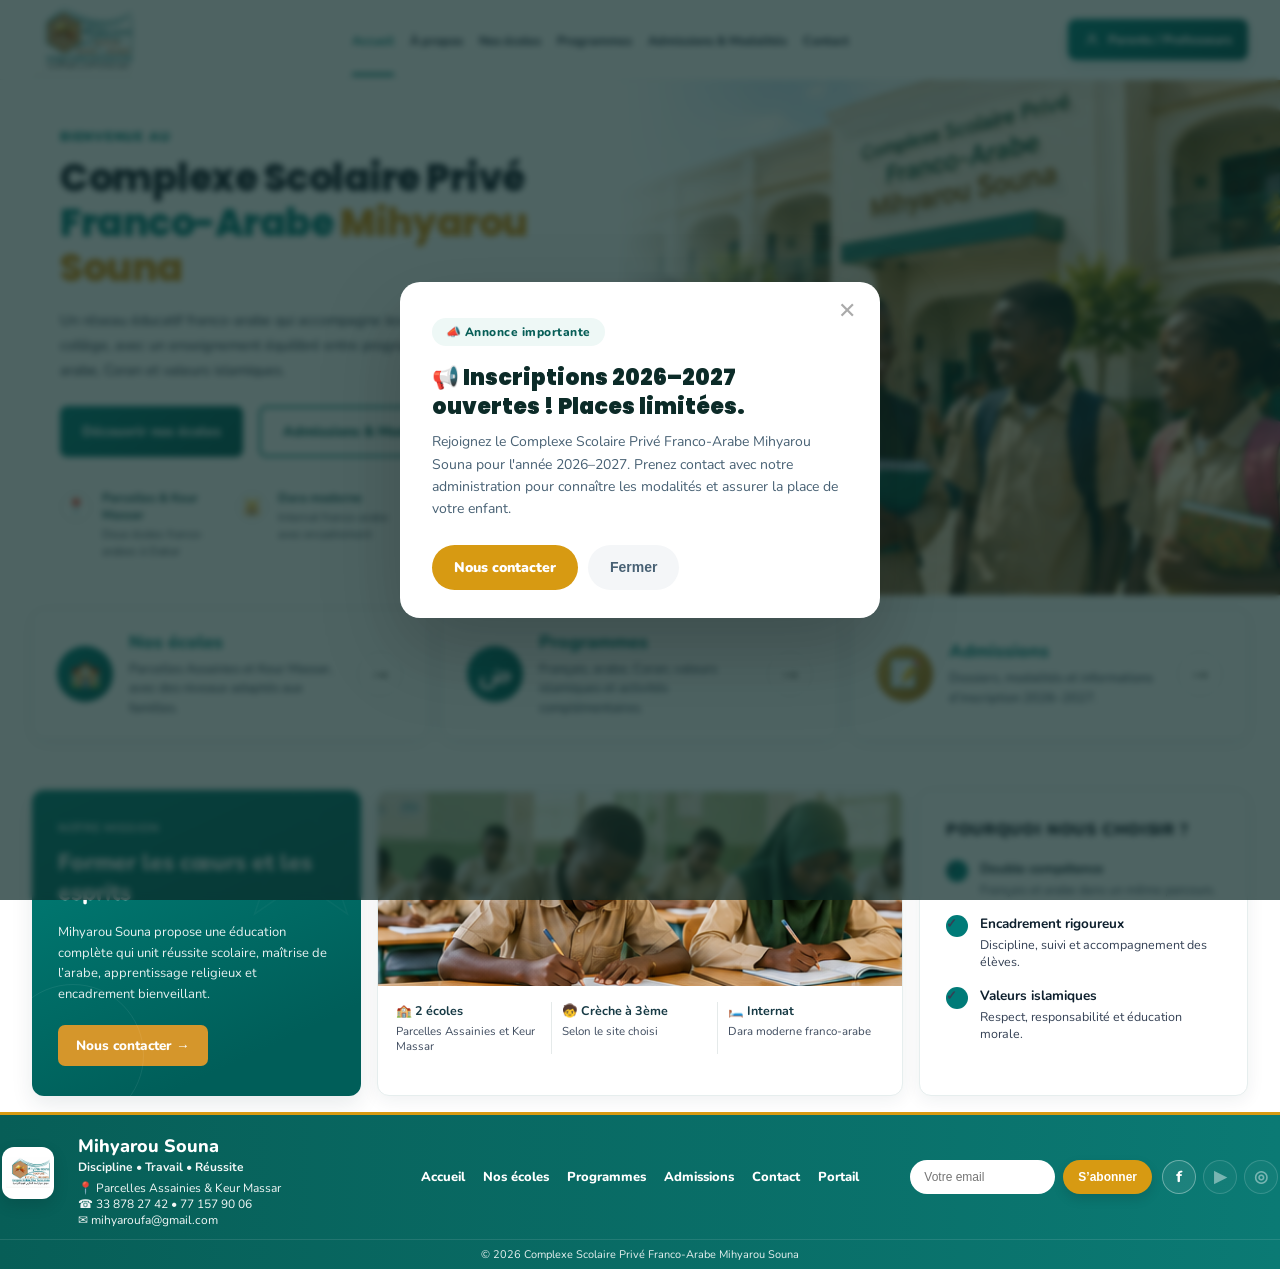
==== index.html @ c0d2dd75 "Add files via upload" ====
<!DOCTYPE html>
<html lang="fr">
<head>
  <meta charset="UTF-8" />
  <meta name="viewport" content="width=device-width, initial-scale=1.0" />
  <meta name="description" content="Accueil - Complexe Scolaire Privé Franco-Arabe Mihyarou Souna" />
  <title>Accueil | Mihyarou Souna</title>
  <link rel="stylesheet" href="css/style.css" />
  <link rel="icon" href="assets/logo.png" type="image/png">

<style>
.quick-contact-premium{
  position:relative;
  margin:60px auto;
  max-width:1400px;
  min-height:380px;
  border-radius:18px;
  overflow:hidden;
  background:
    linear-gradient(90deg,rgba(5,83,77,.92),rgba(9,126,116,.78)),
    url('assets/classroom.jpg'),
    url('images/classroom.jpg'),
    url('assets/school.jpg'),
    url('images/school.jpg');
  background-size:cover;
  background-position:center;
  box-shadow:0 18px 45px rgba(0,0,0,.10);
}
.quick-contact-premium::before{
  content:"";
  position:absolute;
  inset:0;
  background:radial-gradient(circle at 12% 18%, rgba(215,154,18,.28), transparent 28%),
             radial-gradient(circle at 90% 90%, rgba(255,255,255,.13), transparent 35%);
}
.quick-contact-content{
  position:relative;
  z-index:1;
  display:grid;
  grid-template-columns:1.1fr .9fr;
  gap:34px;
  align-items:center;
  padding:42px;
}
.section-kicker{
  display:inline-block;
  color:#f0b22c;
  font-weight:800;
  letter-spacing:.08em;
  font-size:12px;
  margin-bottom:10px;
}
.quick-contact-left h2{
  color:#fff;
  font-size:34px;
  line-height:1.15;
  margin:0 0 14px;
}
.quick-contact-left p{
  color:rgba(255,255,255,.92);
  max-width:620px;
  line-height:1.7;
  margin:0 0 24px;
}
.contact-stats{
  display:grid;
  grid-template-columns:repeat(4,1fr);
  gap:14px;
}
.stat-card{
  background:rgba(255,255,255,.13);
  border:1px solid rgba(255,255,255,.22);
  border-radius:14px;
  padding:18px 12px;
  text-align:center;
  backdrop-filter:blur(8px);
}
.stat-card strong{
  display:block;
  color:#fff;
  font-size:24px;
  font-weight:900;
  margin-bottom:5px;
}
.stat-card span{
  color:#fff;
  font-size:12px;
  font-weight:700;
  letter-spacing:.04em;
}
.quick-contact-card{
  background:#fff;
  border-radius:18px;
  padding:28px;
  border-top:5px solid #d79a12;
  box-shadow:0 14px 34px rgba(0,0,0,.14);
}
.quick-contact-card h3{
  color:#075e57;
  font-size:26px;
  margin:0 0 18px;
}
.contact-line{
  display:flex;
  gap:12px;
  align-items:flex-start;
  padding:11px 0;
  color:#10233f;
  border-bottom:1px solid #edf1f1;
  line-height:1.45;
}
.contact-line span{
  width:32px;
  height:32px;
  border-radius:50%;
  display:flex;
  align-items:center;
  justify-content:center;
  background:#f5faf9;
  color:#075e57;
  flex:0 0 32px;
}
.contact-line b{color:#075e57}
.contact-actions{
  display:flex;
  gap:12px;
  flex-wrap:wrap;
  margin-top:20px;
}
.contact-actions a{
  text-decoration:none;
  padding:12px 18px;
  border-radius:999px;
  font-weight:800;
  font-size:13px;
}
.contact-actions a:first-child{
  background:#d79a12;
  color:#fff;
}
.contact-actions a:last-child{
  background:#075e57;
  color:#fff;
}
@media(max-width:767px){
  .quick-contact-content{grid-template-columns:1fr;padding:24px}
  .contact-stats{grid-template-columns:repeat(2,1fr)}
  .quick-contact-left h2{font-size:26px}
}
@media(max-width:480px){
  .quick-contact-content{grid-template-columns:1fr;padding:16px 12px}
  .contact-stats{grid-template-columns:repeat(2,1fr)}
  .quick-contact-left h2{font-size:22px}
  .quick-contact-premium{margin:24px 12px;border-radius:14px}
}
</style>


<style>
.portal-btn-adjust{
    margin-right:24px !important;
}
</style>


<style>
/* Fix définitif : logo du header contenu dans la hauteur de la barre */
header img,
.navbar img,
.site-header img,
.header img,
.logo img,
.brand img{
  max-height:72px !important;
  width:auto !important;
  object-fit:contain !important;
  display:block !important;
}

header,
.navbar,
.site-header,
.header{
  min-height:80px !important;
  overflow:hidden !important;
  display:flex !important;
  align-items:center !important;
}

.logo,
.brand,
.navbar-brand{
  height:72px !important;
  display:flex !important;
  align-items:center !important;
  overflow:hidden !important;
}
</style>


<style>
/* Footer toujours en bas de page sur les pages courtes */
html, body{
  min-height:100%;
}
body{
  min-height:100vh;
  display:flex;
  flex-direction:column;
}
main, .main, .page-content, .content{
  flex:1 0 auto;
}
footer, .ms-footer{
  margin-top:auto !important;
  flex-shrink:0;
}
</style>


<style>
.flag-circle{
display:inline-flex;
width:34px;
height:34px;
border-radius:50%;
overflow:hidden;
vertical-align:middle;
margin-right:10px;
box-shadow:0 2px 8px rgba(0,0,0,.15);
border:2px solid #fff;
}
.flag-circle span{
flex:1;
height:100%;
}
.flag-green{background:#00853F;}
.flag-yellow{background:#FDEF42;}
.flag-red{background:#E31B23;}
.program-title-flex{display:flex;align-items:center;gap:10px;}
</style>


<style>
.program-title-flex{
display:flex!important;
align-items:center!important;
gap:14px;
margin-bottom:8px;
}
.flag-circle{
width:34px;height:34px;border-radius:50%;
overflow:hidden;display:flex;position:relative;
box-shadow:0 2px 8px rgba(0,0,0,.15);
flex-shrink:0;
}
.flag-green,.flag-yellow,.flag-red{flex:1;height:100%;}
.flag-green{background:#00853F;}
.flag-yellow{background:#FDEF42;}
.flag-red{background:#E31B23;}
.flag-star{
position:absolute;
left:50%;
top:50%;
transform:translate(-50%,-50%);
color:#00853F;
font-size:12px;
font-weight:900;
line-height:1;
}
</style>

<style>
/* Corrections réelles Programmes + Nos Écoles */
.program-title-clean{
  display:flex!important;
  align-items:center!important;
  gap:14px!important;
  margin:0 0 18px!important;
  font-size:24px!important;
  font-weight:900!important;
  color:#00152e!important;
}
.sn-flag-round{
  width:34px!important;
  height:34px!important;
  border-radius:50%!important;
  overflow:hidden!important;
  display:inline-flex!important;
  position:relative!important;
  flex-shrink:0!important;
  box-shadow:0 2px 8px rgba(0,0,0,.18)!important;
  border:2px solid #fff!important;
}
.sn-flag-round .green{background:#00853F;flex:1;height:100%;}
.sn-flag-round .yellow{background:#FDEF42;flex:1;height:100%;}
.sn-flag-round .red{background:#E31B23;flex:1;height:100%;}
.sn-flag-round .star{
  position:absolute!important;
  left:50%!important;
  top:50%!important;
  transform:translate(-50%,-50%)!important;
  color:#00853F!important;
  font-size:11px!important;
  font-weight:900!important;
  line-height:1!important;
}
.schools-stats-restore{
  display:grid!important;
  grid-template-columns:repeat(4,1fr)!important;
  gap:15px!important;
  margin:25px 0!important;
}
.schools-stats-restore .stat{
  background:#fff!important;
  padding:20px!important;
  border-radius:16px!important;
  text-align:center!important;
  box-shadow:0 8px 22px rgba(0,0,0,.06)!important;
}
.schools-stats-restore .stat strong{
  display:block!important;
  color:#075e57!important;
  font-size:28px!important;
}
@media(max-width:767px){
  .schools-stats-restore{grid-template-columns:repeat(2,1fr)!important;}
}
</style>

</head>
<body>
<header class="header">
  <a href="index.html" class="brand"><img src="assets/logo.png" alt="Logo Mihyarou Souna"></a>
  <button class="menu" aria-label="Ouvrir le menu">☰</button>
  <nav class="nav">
    <a class="active" href="index.html">Accueil</a>
    <a  href="apropos.html">À propos</a>
    <a  href="ecoles.html">Nos écoles</a>
    <a  href="programmes.html">Programmes</a>
    <a  href="admissions.html">Admissions & Modalités</a>
    <a  href="contact.html">Contact</a>
  </nav>
  <a class="space-btn" href="portail/login.html">
    <svg width="16" height="16" fill="none" stroke="currentColor" stroke-width="2" viewBox="0 0 24 24"><circle cx="12" cy="8" r="4"/><path d="M4 20c0-4 3.6-7 8-7s8 3 8 7"/></svg>
    Parents / Professeurs
  </a>
</header>
<main>
<section class="hero">
  <div class="hero-copy">
    <p class="welcome">BIENVENUE AU</p>
    <h1>Complexe Scolaire Privé<br><span>Franco-Arabe</span> <strong>Mihyarou Souna</strong></h1>
    <p class="lead">Un réseau éducatif franco-arabe qui accompagne les enfants de la crèche au collège, avec un enseignement équilibré entre programme français, langue arabe, Coran et valeurs islamiques.</p>
    <div class="actions"><a href="ecoles.html" class="btn primary">Découvrir nos écoles</a><a href="admissions.html" class="btn outline">Admissions & Modalités</a></div>
    <div class="mini-row"><div><div class="mini-icon">📍</div><div class="mini-text"><b>Parcelles & Keur Massar</b><small>Deux écoles franco-arabes à Dakar</small></div></div><div><div class="mini-icon">🕌</div><div class="mini-text"><b>Dara moderne</b><small>Internat franco-arabe avec encadrement</small></div></div><div><div class="mini-icon">🎓</div><div class="mini-text"><b>Discipline • Travail • Réussite</b><small>Une devise au cœur du projet éducatif</small></div></div></div>
  </div>
  <div class="hero-photo"><img src="assets/hero-school.png" alt="Élèves sénégalais devant l'école"></div>
</section><section class="pillars"><article class="card pillar"><span class="round">🏫</span><div><h3>Nos écoles</h3><p>Parcelles Assainies et Keur Massar, avec des niveaux adaptés aux familles.</p></div><a class="badge" href="ecoles.html">→</a></article><article class="card pillar"><span class="round arabic">ض</span><div><h3>Programmes</h3><p>Français, arabe, Coran, valeurs islamiques et activités complémentaires.</p></div><a class="badge" href="programmes.html">→</a></article><article class="card pillar"><span class="round gold">📝</span><div><h3>Admissions</h3><p>Dossiers, modalités et informations d’inscription 2026–2027.</p></div><a class="badge" href="admissions.html">→</a></article></section>
<section class="content-grid" style="padding-top:35px"><article class="mission"><p>NOTRE MISSION</p><h2>Former les cœurs et les esprits</h2><span>Mihyarou Souna propose une éducation complète qui unit réussite scolaire, maîtrise de l’arabe, apprentissage religieux et encadrement bienveillant.</span><a class="gold-btn" href="contact.html">Nous contacter →</a></article><article class="photo-card"><img src="assets/classroom.png" alt="Élèves en classe"><div class="stat-row"><div><b>🏫 2 écoles</b><small>Parcelles Assainies et Keur Massar</small></div><div><b>🧒 Crèche à 3ème</b><small>Selon le site choisi</small></div><div><b>🛏️ Internat</b><small>Dara moderne franco-arabe</small></div></div></article><article class="why"><h2>POURQUOI NOUS CHOISIR ?</h2><ul><li><span class="why-check">✓</span><div><b>Double compétence</b><span>Français et arabe dans un même parcours.</span></div></li><li><span class="why-check">✓</span><div><b>Encadrement rigoureux</b><span>Discipline, suivi et accompagnement des élèves.</span></div></li><li><span class="why-check">✓</span><div><b>Valeurs islamiques</b><span>Respect, responsabilité et éducation morale.</span></div></li></ul></article></section>




</main>

<script src="js/script.js"></script>






<style>
.ms-footer{width:100%;background:linear-gradient(90deg,#075e57,#0b7a74);border-top:3px solid #d79a12;color:#fff;font-family:inherit}
.ms-footer *{box-sizing:border-box}
.ms-footer-wrap{max-width:1600px;margin:auto;padding:10px 2px;display:grid;grid-template-columns:minmax(330px,1fr) auto minmax(330px,1fr);align-items:center;gap:24px}
.ms-footer-brand{display:flex;align-items:center;gap:12px;justify-self:start;padding-left:0;margin-left:-35px}
.ms-footer-logo{width:52px;height:52px;border-radius:12px;background:#fff;object-fit:contain;padding:4px;box-shadow:0 6px 16px rgba(0,0,0,.12)}
.ms-footer-title{font-size:18px;line-height:1;font-weight:800;margin-bottom:4px}
.ms-footer-slogan{font-size:12px;font-weight:700;margin-bottom:5px;opacity:.95}
.ms-footer-contact{font-size:12px;line-height:1.35;opacity:.95}
.ms-footer-nav{display:flex;align-items:center;justify-content:center;gap:18px;white-space:nowrap}
.ms-footer-nav a{color:#fff;text-decoration:none;font-size:13px;font-weight:800;transition:.2s}
.ms-footer-nav a:hover{color:#f0b22c}
.ms-footer-right{justify-self:end;display:flex;align-items:center;gap:10px;flex-wrap:nowrap}
.ms-footer-newsletter{display:flex;align-items:center;gap:8px}
.ms-footer-newsletter input{height:34px;width:145px;border:0;border-radius:999px;padding:0 14px;font-size:12px;outline:none}
.ms-footer-newsletter button{height:34px;border:0;border-radius:999px;padding:0 15px;background:#d79a12;color:#fff;font-size:12px;font-weight:800;cursor:pointer;box-shadow:0 5px 12px rgba(0,0,0,.12)}
.ms-footer-socials{display:flex;align-items:center;gap:7px}
.ms-footer-socials a{position:relative;width:34px;height:34px;border-radius:50%;display:inline-flex;align-items:center;justify-content:center;color:#fff;text-decoration:none;border:1px solid rgba(255,255,255,.35);background:rgba(255,255,255,.08);font-weight:800;transition:.2s}
.ms-footer-socials a:hover{transform:translateY(-2px);border-color:#d79a12;box-shadow:0 0 0 3px rgba(215,154,18,.22)}
.ms-footer-socials a::after{content:attr(aria-label);position:absolute;bottom:42px;left:50%;transform:translateX(-50%);background:#062f2c;color:#fff;font-size:11px;font-weight:700;padding:5px 8px;border-radius:6px;white-space:nowrap;opacity:0;pointer-events:none;transition:.2s}
.ms-footer-socials a:hover::after{opacity:1}
.ms-footer-socials a.social-soon{opacity:.45;cursor:default;pointer-events:none;}
.ms-footer-socials a.social-soon::before{content:"Bientôt";position:absolute;bottom:42px;left:50%;transform:translateX(-50%);background:#333;color:#fff;font-size:10px;font-weight:700;padding:4px 7px;border-radius:5px;white-space:nowrap;opacity:0;pointer-events:none;transition:.2s;}
.ms-footer-socials a.social-soon:hover::before{opacity:1;}
.ms-footer-copy{text-align:center;border-top:1px solid rgba(255,255,255,.12);padding:7px 12px;font-size:11px;opacity:.9}
@media(max-width:1100px){.ms-footer-wrap{grid-template-columns:1fr;justify-items:center;text-align:center}.ms-footer-brand{justify-self:center}.ms-footer-right{justify-self:center;flex-wrap:wrap;justify-content:center}.ms-footer-nav{flex-wrap:wrap}.ms-footer-contact{text-align:left}}
</style>

<footer class="ms-footer" style="width:100vw;position:relative;left:50%;right:50%;margin-left:-50vw;margin-right:-50vw;">
  <div class="ms-footer-wrap">
    <div class="ms-footer-brand" style="justify-self:start;margin-left:0;">
      <img class="ms-footer-logo" style="margin-top:-8px;" src="assets/logo.png" alt="Logo Mihyarou Souna">
      <div style="padding-left:12px;padding-top:12px;display:flex;flex-direction:column;justify-content:center;">
        <div class="ms-footer-title">Mihyarou Souna</div>
        <div class="ms-footer-slogan">Discipline • Travail • Réussite</div>
        <div class="ms-footer-contact">📍 Parcelles Assainies & Keur Massar<br>☎ 33 878 27 42 • 77 157 90 06<br>✉ mihyaroufa@gmail.com</div>
      </div>
    </div>

    <nav class="ms-footer-nav" aria-label="Navigation pied de page">
      <a href="../index.html">Accueil</a>
      <a href="../ecoles.html">Nos écoles</a>
      <a href="../programmes.html">Programmes</a>
      <a href="../admissions.html">Admissions</a>
      <a href="../contact.html">Contact</a>
      <a href="../portail/login.html">Portail</a>
    </nav>

    <div class="ms-footer-right">
      <form class="ms-footer-newsletter" onsubmit="event.preventDefault();">
        <input type="email" placeholder="Votre email" aria-label="Votre email">
        <button type="submit">S’abonner</button>
      </form>
      <div class="ms-footer-socials">
        <a href="https://www.facebook.com/profile.php?id=100045061854399" target="_blank" rel="noopener" aria-label="Facebook">f</a>
        <a href="#" aria-label="YouTube — Bientôt disponible" class="social-soon">▶</a>
        <a href="#" aria-label="Instagram — Bientôt disponible" class="social-soon">◎</a>
      </div>
    </div>
  </div>
  <div class="ms-footer-copy">© 2026 Complexe Scolaire Privé Franco-Arabe Mihyarou Souna</div>


</footer>

<script src="js/annonce.js"></script>
</body>
</html>
---- css/style.css ----
@import url('https://fonts.googleapis.com/css2?family=Nunito:wght@400;600;700;800;900&family=Poppins:wght@400;500;600;700;800;900&display=swap');

:root {
  --green: #007b78;
  --dark: #005b59;
  --gold: #d4880a;
  --ink: #101524;
  --muted: #596173;
  --soft: #f6faf9;
  --card: #fff;
  --line: #e6eeee;
}

* { box-sizing: border-box; }
body { margin: 0; font-family: 'Nunito', Arial, sans-serif; color: var(--ink); background: #fff; }
a { text-decoration: none; color: inherit; }

/* ─── HEADER ─── */
.header {
  height: 80px;
  display: flex;
  align-items: center;
  gap: 24px;
  padding: 0 40px;
  background: #fff;
  border-bottom: 1px solid #eef2f2;
  position: sticky;
  top: 0;
  z-index: 100;
}
.brand img { width: 160px; display: block; }
.nav {
  display: flex;
  align-items: center;
  justify-content: center;
  gap: 28px;
  flex: 1;
  font-weight: 700;
  font-size: 13.5px;
  color: #101b33;
}
.nav a {
  padding: 28px 0 24px;
  border-bottom: 3px solid transparent;
  white-space: nowrap;
  transition: color 0.2s;
}
.nav a.active { color: var(--green); border-color: var(--green); }
.nav a:hover { color: var(--green); }

.space-btn {
  display: flex;
  align-items: center;
  gap: 8px;
  background: linear-gradient(135deg, #00807c, #005d59);
  color: #fff;
  padding: 14px 22px;
  border-radius: 8px;
  font-weight: 800;
  font-size: 13.5px;
  box-shadow: 0 6px 16px #006b6726;
  white-space: nowrap;
}
.space-btn svg { flex-shrink: 0; }
.menu { display: none; }

/* ─── HERO ─── */
main { overflow: hidden; }
.hero {
  min-height: 460px;
  display: grid;
  grid-template-columns: 48% 52%;
  align-items: stretch;
  position: relative;
}
.hero-copy {
  padding: 56px 32px 48px 72px;
  z-index: 2;
  display: flex;
  flex-direction: column;
  justify-content: center;
}
.welcome {
  color: var(--green);
  font-weight: 900;
  letter-spacing: 0.06em;
  font-size: 13px;
  margin: 0 0 10px;
}
.hero h1 {
  font-family: 'Poppins', sans-serif;
  font-size: 42px;
  line-height: 1.18;
  margin: 0 0 18px;
  letter-spacing: -0.5px;
  font-weight: 800;
  color: var(--ink);
}
.hero h1 span { color: var(--green); }
.hero h1 strong { color: var(--gold); font-weight: 800; }
.lead {
  max-width: 500px;
  color: #1d2740;
  font-size: 15.5px;
  line-height: 1.7;
  margin: 0 0 24px;
}
.actions {
  display: flex;
  gap: 16px;
  margin-bottom: 28px;
}
.btn {
  display: inline-flex;
  align-items: center;
  gap: 8px;
  border-radius: 7px;
  padding: 14px 22px;
  font-weight: 800;
  font-size: 14px;
  cursor: pointer;
  transition: opacity 0.2s, transform 0.15s;
}
.btn:hover { opacity: 0.9; transform: translateY(-1px); }
.primary { background: linear-gradient(135deg, #00807c, #005d59); color: #fff; }
.outline { border: 2px solid var(--green); color: var(--dark); background: #fff; }

.mini-row {
  display: flex;
  gap: 28px;
  max-width: 680px;
  padding-top: 4px;
}
.mini-row > div {
  display: flex;
  gap: 10px;
  align-items: flex-start;
  font-size: 12px;
}
.mini-row .mini-icon {
  width: 32px;
  height: 32px;
  border-radius: 50%;
  border: 1px solid #e0e0e0;
  display: flex;
  align-items: center;
  justify-content: center;
  font-size: 16px;
  flex-shrink: 0;
  margin-top: 2px;
}
.mini-row .mini-text b { display: block; color: #0c4950; font-size: 12.5px; margin-bottom: 3px; }
.mini-row .mini-text small { color: #344054; line-height: 1.4; display: block; font-size: 11.5px; }

.hero-photo {
  position: relative;
  overflow: hidden;
}
.hero-photo::before {
  content: "";
  position: absolute;
  inset: 0;
  background: linear-gradient(90deg, #fff 0%, #ffffffdd 5%, #ffffff2a 22%, transparent 42%);
  z-index: 1;
}
.hero-photo img {
  width: 100%;
  height: 100%;
  object-fit: cover;
  display: block;
}

/* ─── PILLARS ─── */
.pillars {
  display: grid;
  grid-template-columns: repeat(3, 1fr);
  gap: 16px;
  padding: 10px 72px 18px;
  background: #fff;
}
.card {
  background: #fff;
  border: 1px solid var(--line);
  border-radius: 12px;
  box-shadow: 0 4px 18px #0b2d3512;
}
.pillar {
  min-height: 100px;
  display: flex;
  align-items: center;
  gap: 16px;
  padding: 20px 24px;
}
.round {
  width: 56px;
  height: 56px;
  border-radius: 50%;
  display: flex;
  align-items: center;
  justify-content: center;
  background: linear-gradient(135deg, #00807c, #005d59);
  color: #fff;
  font-size: 26px;
  flex-shrink: 0;
}
.round.gold { background: linear-gradient(135deg, #d6a037, #a86b0f); }
.round.arabic { font-size: 28px; font-weight: 900; font-family: 'Poppins', sans-serif; }
.pillar h3 { margin: 0 0 6px; color: var(--green); font-size: 18px; font-weight: 800; }
.pillar p { margin: 0; color: #223049; font-size: 13px; line-height: 1.5; }
.badge {
  margin-left: auto;
  width: 46px;
  height: 46px;
  border-radius: 50%;
  display: flex;
  align-items: center;
  justify-content: center;
  border: 1px solid #e6e8e8;
  background: #fff;
  font-size: 24px;
  color: #222;
  flex-shrink: 0;
}

/* ─── CONTENT GRID ─── */
.content-grid {
  display: grid;
  grid-template-columns: 1fr 1.6fr 1fr;
  gap: 20px;
  padding: 0 72px 18px;
}

/* Mission card */
.mission {
  border-radius: 12px;
  background: linear-gradient(155deg, #008078, #005e59 80%);
  color: #fff;
  padding: 30px 26px;
  min-height: 280px;
  display: flex;
  flex-direction: column;
  justify-content: center;
  box-shadow: 0 8px 22px #0b2d3518;
  position: relative;
  overflow: hidden;
}
.mission::before {
  content: "";
  position: absolute;
  top: -20px;
  right: -20px;
  width: 160px;
  height: 160px;
  background: url("data:image/svg+xml,%3Csvg xmlns='http://www.w3.org/2000/svg' viewBox='0 0 100 100'%3E%3Cpath d='M50 5 L61 35 L95 35 L68 57 L79 90 L50 70 L21 90 L32 57 L5 35 L39 35 Z' fill='none' stroke='rgba(255,255,255,0.08)' stroke-width='1'/%3E%3C/svg%3E") center/contain no-repeat;
  opacity: 0.4;
  pointer-events: none;
}
.mission::after {
  content: "";
  position: absolute;
  bottom: -30px;
  left: -30px;
  width: 140px;
  height: 140px;
  border-radius: 50%;
  border: 1px solid rgba(255,255,255,0.07);
  pointer-events: none;
}
.mission > p { margin: 0 0 12px; font-size: 12px; font-weight: 700; letter-spacing: 0.06em; opacity: 0.85; }
.mission h2 { font-size: 26px; line-height: 1.3; margin: 0 0 14px; font-weight: 800; }
.mission > span { line-height: 1.6; font-size: 13px; opacity: 0.9; }
.gold-btn {
  background: #d5962b;
  color: #fff;
  border-radius: 7px;
  padding: 11px 18px;
  margin-top: 20px;
  width: max-content;
  font-weight: 800;
  font-size: 13.5px;
  display: inline-flex;
  align-items: center;
  gap: 6px;
  transition: opacity 0.2s;
}
.gold-btn:hover { opacity: 0.9; }

/* Photo card */
.photo-card {
  border-radius: 12px;
  overflow: hidden;
  background: #fff;
  box-shadow: 0 4px 18px #0b2d3512;
  border: 1px solid var(--line);
}
.photo-card img { width: 100%; height: 195px; object-fit: cover; display: block; }
.stat-row {
  display: grid;
  grid-template-columns: repeat(3, 1fr);
  padding: 16px 18px;
  gap: 10px;
}
.stat-row > div {
  display: flex;
  flex-direction: column;
  gap: 5px;
  border-right: 1px solid #e5eaea;
  padding-right: 10px;
  align-items: flex-start;
}
.stat-row > div:last-child { border: 0; }
.stat-row b { color: #173a45; font-size: 12.5px; display: block; }
.stat-row small { color: #3e4b5e; font-size: 11.5px; line-height: 1.3; }

/* Why card */
.why {
  background: #fff;
  border: 1px solid var(--line);
  border-radius: 12px;
  padding: 28px 26px;
  box-shadow: 0 4px 18px #0b2d3512;
}
.why h2 { font-size: 16px; color: var(--ink); font-weight: 900; letter-spacing: 0.04em; margin: 0 0 18px; }
.why ul { list-style: none; padding: 0; margin: 0; display: grid; gap: 15px; }
.why li { display: flex; gap: 12px; align-items: flex-start; }
.why-check {
  width: 22px;
  height: 22px;
  border-radius: 50%;
  background: var(--green);
  color: #fff;
  display: flex;
  align-items: center;
  justify-content: center;
  font-size: 12px;
  flex-shrink: 0;
  margin-top: 1px;
  font-weight: 900;
}
.why b { display: block; font-size: 13.5px; color: #0d1f2d; margin-bottom: 3px; }
.why span { display: block; color: #344054; font-size: 12.5px; line-height: 1.4; }

/* ─── BOTTOM CARDS ─── */
.bottom-cards {
  display: grid;
  grid-template-columns: repeat(4, 1fr);
  gap: 16px;
  padding: 0 72px 24px;
}
.bottom-cards article {
  border: 1px solid var(--line);
  border-radius: 10px;
  background: #fff;
  min-height: 80px;
  display: flex;
  align-items: center;
  gap: 14px;
  padding: 18px 20px;
  box-shadow: 0 4px 14px #0b2d3510;
}
.bottom-icon {
  width: 50px;
  height: 50px;
  border-radius: 50%;
  display: flex;
  align-items: center;
  justify-content: center;
  font-size: 22px;
  flex-shrink: 0;
}
.icon-gold { background: #fdf4e3; color: var(--gold); }
.icon-teal { background: #e6f7f6; color: var(--green); }
.icon-blue { background: #e8f0fc; color: #3b6fce; }
.icon-green { background: #e8f9e8; color: #2e7d32; }

.bottom-cards b { color: #0d1f2d; display: block; margin-bottom: 5px; font-size: 13.5px; }
.bottom-cards small { color: #39465a; line-height: 1.35; font-size: 12.5px; }

/* ─── CONTACT ─── */
.contact-section {
  margin: 0 72px 32px;
  padding: 28px;
  border-radius: 12px;
  background: var(--soft);
  border: 1px solid var(--line);
}
.contact-section h2 { color: var(--green); }

/* ─── FOOTER ─── */
.site-footer {
  width: 100%;
  background: linear-gradient(135deg, #064f4c 0%, #087a72 100%);
  color: #fff;
  margin-top: 32px;
  border-top: 4px solid var(--gold);
  box-shadow: 0 -10px 28px rgba(4, 78, 74, 0.10);
}
.footer-inner {
  width: min(1280px, calc(100% - 48px));
  margin: 0 auto;
  padding: 18px 0 14px;
  display: grid;
  grid-template-columns: 1.05fr 1.55fr 1.1fr 1.25fr;
  gap: 22px;
  align-items: center;
}
.footer-brand {
  display: flex;
  align-items: center;
  gap: 12px;
  min-width: 0;
}
.footer-brand img {
  width: 48px;
  height: 48px;
  object-fit: contain;
  background: #fff;
  border-radius: 12px;
  padding: 5px;
  border: 1px solid rgba(225, 164, 39, 0.65);
  box-shadow: 0 6px 18px rgba(0,0,0,.12);
}
.footer-brand strong {
  display: block;
  font-family: 'Poppins', sans-serif;
  font-size: 16px;
  line-height: 1.1;
  font-weight: 800;
  color: #fff;
}
.footer-brand span,
.footer-contact span {
  display: block;
  color: rgba(255,255,255,0.88);
  font-size: 11.5px;
  line-height: 1.4;
}
.footer-brand span { margin-top: 3px; }
.footer-links {
  display: flex;
  flex-wrap: wrap;
  justify-content: center;
  gap: 7px 14px;
  font-weight: 800;
  font-size: 12px;
}
.footer-links a {
  color: rgba(255,255,255,0.94);
  transition: color .2s, transform .2s;
  white-space: nowrap;
}
.footer-links a:hover {
  color: var(--gold);
  transform: translateY(-1px);
}
.footer-newsletter {
  display: flex;
  align-items: center;
  justify-content: center;
  gap: 12px;
}
.newsletter-form {
  display: flex;
  align-items: center;
  gap: 6px;
}
.newsletter-form input {
  width: 145px;
  height: 34px;
  border: 1px solid rgba(255,255,255,.24);
  background: rgba(255,255,255,.95);
  border-radius: 999px;
  padding: 0 12px;
  font-size: 11.5px;
  outline: none;
}
.newsletter-form button {
  height: 34px;
  border: 0;
  border-radius: 999px;
  background: var(--gold);
  color: #fff;
  font-weight: 800;
  font-size: 11.5px;
  padding: 0 13px;
  cursor: pointer;
  transition: transform .2s, filter .2s;
}
.newsletter-form button:hover { transform: translateY(-1px); filter: brightness(1.05); }
.social-links {
  display: flex;
  align-items: center;
  gap: 7px;
}
.social-links a {
  width: 31px;
  height: 31px;
  border-radius: 50%;
  display: inline-flex;
  align-items: center;
  justify-content: center;
  color: #fff;
  font-weight: 900;
  font-size: 14px;
  border: 1px solid rgba(255,255,255,.28);
  background: rgba(255,255,255,.10);
  box-shadow: inset 0 0 0 1px rgba(255,255,255,.06);
  transition: transform .2s, background .2s, color .2s;
}
.social-links a:hover { transform: translateY(-2px); background: var(--gold); color: #073f3c; }
.social-links .facebook { font-family: Arial, sans-serif; font-size: 17px; }
.social-links .youtube { font-size: 12px; }
.social-links .instagram { font-size: 17px; }
.footer-contact {
  text-align: right;
}
.footer-bottom {
  border-top: 1px solid rgba(255,255,255,0.13);
  text-align: center;
  padding: 8px 20px 10px;
  color: rgba(255,255,255,0.82);
  font-size: 11.5px;
}

/* ================================================================
   RESPONSIVE COMPLET — Mihyarou Souna
   320px  → très petit mobile
   481px  → grand mobile
   768px  → tablette
   1025px → petit laptop
   1281px → écran moyen
   1537px → grand écran
   1921px → très grand écran (full width)
================================================================ */

/* ── Très grand écran 1921px+ ── */
@media (min-width: 1921px) {
  .header { padding: 0 80px; }
  .hero { min-height: 560px; }
  .hero-copy { padding: 72px 48px 60px 100px; }
  .hero h1 { font-size: 54px; }
  .lead { font-size: 18px; max-width: 620px; }
  .pillars { padding: 14px 100px 22px; gap: 22px; }
  .content-grid { padding: 0 100px 22px; gap: 28px; }
  .mission h2 { font-size: 32px; }
  .section-block { margin: 0 100px 36px; }
  .adm-hero, .adm-wrap { max-width: 1700px; }
  .schools-hero, .schools-wrap { max-width: 1700px; }
  .programs-hero, .programs-wrap { max-width: 1700px; }
  .contact-hero, .contact-wrap { max-width: 1700px; }
  .presentation-hero, .presentation-wrap { max-width: 1700px; }
  .ms-footer-wrap { max-width: 1800px; padding: 14px 40px; }
}

/* ── Grand écran 1537–1920px ── */
@media (min-width: 1537px) and (max-width: 1920px) {
  .header { padding: 0 60px; }
  .hero-copy { padding: 64px 40px 56px 88px; }
  .hero h1 { font-size: 48px; }
  .pillars { padding: 12px 88px 20px; }
  .content-grid { padding: 0 88px 20px; }
  .section-block { margin: 0 88px 32px; }
  .ms-footer-wrap { max-width: 1700px; padding: 12px 60px; }
}

/* ── Écran moyen 1281–1536px ── */
@media (min-width: 1281px) and (max-width: 1536px) {
  .header { padding: 0 48px; }
  .hero-copy { padding: 60px 36px 52px 80px; }
  .hero h1 { font-size: 44px; }
  .pillars { padding: 10px 80px 18px; }
  .content-grid { padding: 0 80px 18px; }
  .section-block { margin: 0 80px 28px; }
  .ms-footer-wrap { max-width: 1500px; padding: 10px 48px; }
}

/* ── Petit laptop 1025–1280px ── */
@media (min-width: 1025px) and (max-width: 1280px) {
  .header { padding: 0 32px; gap: 16px; }
  .nav { gap: 16px; font-size: 12.5px; }
  .space-btn { padding: 12px 16px; font-size: 12.5px; }
  .hero { min-height: 420px; }
  .hero-copy { padding: 48px 28px 40px 60px; }
  .hero h1 { font-size: 38px; }
  .lead { font-size: 14.5px; }
  .pillars { padding: 10px 32px 16px; gap: 14px; }
  .content-grid { padding: 0 32px 16px; gap: 16px; }
  .mission h2 { font-size: 23px; }
  .section-block { margin: 0 32px 24px; }
  .campus-grid, .info-grid, .contact-grid { grid-template-columns: repeat(2, 1fr); }
  .ms-footer-wrap { max-width: 100%; padding: 10px 32px; }
  .footer-inner { grid-template-columns: 1fr 1fr; }
  .footer-contact { text-align: left; }
}

/* ── Footer responsive partagé 1050px et moins ── */
@media (max-width: 1050px) {
  .footer-inner { grid-template-columns: 1fr 1fr; text-align: left; }
  .footer-links { justify-content: flex-start; }
  .footer-newsletter { justify-content: flex-start; flex-wrap: wrap; }
  .footer-contact { text-align: left; }
  .ms-footer-wrap { grid-template-columns: 1fr; justify-items: center; text-align: center; }
  .ms-footer-brand { justify-self: center; }
  .ms-footer-right { justify-self: center; flex-wrap: wrap; justify-content: center; }
  .ms-footer-nav { flex-wrap: wrap; }
  .ms-footer-contact { text-align: left; }
}

/* ── Tablette 768–1024px ── */
@media (min-width: 768px) and (max-width: 1024px) {
  .header { padding: 0 24px; gap: 12px; height: auto; flex-wrap: wrap; }
  .nav { gap: 12px; font-size: 12px; flex: 1; }
  .nav a { padding: 20px 0 16px; }
  .space-btn { padding: 10px 14px; font-size: 12px; }
  .hero { grid-template-columns: 50% 50%; min-height: 380px; }
  .hero-copy { padding: 40px 20px 36px 40px; }
  .hero h1 { font-size: 34px; }
  .lead { font-size: 14px; max-width: 100%; }
  .mini-row { gap: 16px; }
  .pillars { padding: 10px 24px 16px; gap: 12px; grid-template-columns: repeat(3, 1fr); }
  .content-grid { padding: 0 24px 16px; grid-template-columns: 1fr 1.4fr 1fr; gap: 14px; }
  .mission h2 { font-size: 22px; }
  .section-block { margin: 0 24px 22px; }
  .campus-grid, .info-grid { grid-template-columns: repeat(2, 1fr); }
  .contact-grid { grid-template-columns: repeat(2, 1fr); }
  .adm-grid { grid-template-columns: 1fr 1fr; }
  .contact-main { grid-template-columns: 1fr; }
  .form-grid { grid-template-columns: 1fr; }
  .ms-footer-wrap { grid-template-columns: 1fr; text-align: center; padding: 12px 24px; }
  .ms-footer-brand { justify-self: center; }
  .ms-footer-right { justify-self: center; flex-wrap: wrap; justify-content: center; }
  .footer-inner { grid-template-columns: 1fr 1fr; }
}

/* ── Grand mobile 481–767px ── */
@media (min-width: 481px) and (max-width: 767px) {
  .header { padding: 10px 16px; height: auto; flex-wrap: wrap; position: sticky; top: 0; z-index: 100; }
  .brand img { width: 130px; }
  .menu { display: block; margin-left: auto; background: #fff; border: 1px solid var(--line); font-size: 22px; border-radius: 8px; padding: 6px 10px; cursor: pointer; }
  .nav { display: none; flex-direction: column; align-items: flex-start; width: 100%; gap: 0; border-top: 1px solid var(--line); margin-top: 8px; }
  .nav.open { display: flex; }
  .nav a { padding: 11px 0; font-size: 14px; width: 100%; border-bottom: 1px solid #f0f0f0; }
  .space-btn { margin-left: 0; width: 100%; justify-content: center; margin-top: 8px; }
  .hero { grid-template-columns: 1fr; }
  .hero-copy { padding: 32px 20px; }
  .hero h1 { font-size: 30px; }
  .hero-photo { height: 220px; }
  .lead { font-size: 14px; }
  .actions { flex-direction: row; flex-wrap: wrap; gap: 10px; }
  .btn { font-size: 13px; padding: 12px 18px; }
  .mini-row { flex-direction: column; gap: 12px; }
  .pillars { grid-template-columns: 1fr; padding: 10px 16px 16px; gap: 10px; }
  .content-grid { grid-template-columns: 1fr; padding: 0 16px 16px; }
  .section-block { margin: 0 16px 18px; }
  .campus-grid, .info-grid, .contact-grid { grid-template-columns: 1fr; }
  .adm-grid { grid-template-columns: 1fr; }
  .adm-banner { padding: 26px 20px; }
  .adm-banner h1 { font-size: 26px; }
  .schools-stats, .features { grid-template-columns: repeat(2, 1fr); }
  .contact-main { grid-template-columns: 1fr; }
  .form-grid { grid-template-columns: 1fr; }
  .stat-row { grid-template-columns: 1fr; }
  .ms-footer-wrap { grid-template-columns: 1fr; text-align: center; padding: 12px 16px; gap: 16px; }
  .ms-footer-brand { justify-self: center; margin-left: 0 !important; }
  .ms-footer-right { justify-self: center; flex-wrap: wrap; justify-content: center; gap: 12px; }
  .ms-footer-newsletter input { width: 130px; }
  .footer-inner { grid-template-columns: 1fr; text-align: center; }
  .footer-brand, .footer-links, .footer-newsletter { justify-content: center; }
  .footer-contact { text-align: center; }
}

/* ── Petit mobile 320–480px ── */
@media (max-width: 480px) {
  .header { padding: 8px 12px; height: auto; flex-wrap: wrap; position: sticky; top: 0; z-index: 100; background: #fff; }
  .brand img { width: 110px; }
  .menu { display: block; margin-left: auto; background: #fff; border: 1px solid var(--line); font-size: 20px; border-radius: 8px; padding: 6px 10px; cursor: pointer; }
  .nav { display: none; flex-direction: column; align-items: flex-start; width: 100%; gap: 0; border-top: 1px solid var(--line); margin-top: 6px; }
  .nav.open { display: flex; }
  .nav a { padding: 10px 0; font-size: 13.5px; width: 100%; border-bottom: 1px solid #f0f0f0; }
  .space-btn { width: 100%; justify-content: center; margin-top: 6px; font-size: 12.5px; padding: 10px 12px; }
  .hero { grid-template-columns: 1fr; }
  .hero-copy { padding: 24px 14px 20px; }
  .hero h1 { font-size: 26px; line-height: 1.2; }
  .welcome { font-size: 11px; }
  .lead { font-size: 13.5px; line-height: 1.6; }
  .actions { flex-direction: column; gap: 8px; }
  .btn { width: 100%; justify-content: center; font-size: 13px; padding: 12px 16px; }
  .mini-row { flex-direction: column; gap: 10px; }
  .mini-row > div { font-size: 11px; }
  .hero-photo { height: 190px; }
  .pillars { grid-template-columns: 1fr; padding: 8px 12px 14px; gap: 8px; }
  .pillar { padding: 14px 16px; min-height: auto; }
  .round { width: 44px; height: 44px; font-size: 20px; }
  .pillar h3 { font-size: 15px; }
  .pillar p { font-size: 12px; }
  .content-grid { grid-template-columns: 1fr; padding: 0 12px 14px; gap: 12px; }
  .mission { padding: 22px 18px; min-height: auto; }
  .mission h2 { font-size: 20px; }
  .mission > span { font-size: 12.5px; }
  .gold-btn { font-size: 12.5px; padding: 9px 14px; }
  .why h2 { font-size: 14px; }
  .why b { font-size: 12.5px; }
  .why span { font-size: 11.5px; }
  .section-block { margin: 0 12px 16px; }
  .section-title h2 { font-size: 20px; }
  .campus-grid, .info-grid, .contact-grid { grid-template-columns: 1fr; gap: 10px; }
  .campus-card, .info-card { padding: 16px; }
  .campus-card h3, .info-card h3 { font-size: 16px; }
  .soft-block { padding: 14px; }
  .adm-banner { padding: 22px 14px; border-radius: 14px; }
  .adm-banner h1 { font-size: 22px; }
  .adm-banner p { font-size: 13px; }
  .adm-grid { grid-template-columns: 1fr; gap: 10px; }
  .adm-card { padding: 16px; border-radius: 14px; }
  .adm-card h2 { font-size: 17px; }
  .adm-tabs { gap: 6px; }
  .adm-tab { font-size: 11.5px; padding: 6px 10px; }
  .adm-cta { padding: 18px 14px; flex-direction: column; gap: 12px; border-radius: 14px; }
  .adm-cta h2 { font-size: 18px; }
  .schools-banner { padding: 22px 14px !important; border-radius: 14px !important; }
  .schools-banner h1 { font-size: 24px !important; }
  .schools-stats, .features { grid-template-columns: 1fr 1fr !important; gap: 8px !important; }
  .schools-stat { padding: 14px 10px !important; }
  .programs-banner { padding: 22px 14px; border-radius: 14px; }
  .programs-banner h1 { font-size: 24px; }
  .program-card { padding: 18px 14px; border-radius: 14px; }
  .grid { grid-template-columns: 1fr !important; gap: 10px !important; }
  .stats { grid-template-columns: 1fr 1fr !important; gap: 10px !important; }
  .contact-hero { padding: 0 12px !important; }
  .contact-banner { padding: 22px 14px !important; border-radius: 14px !important; }
  .contact-banner h1 { font-size: 22px !important; }
  .contact-wrap { padding: 0 12px !important; }
  .contact-grid { grid-template-columns: 1fr !important; }
  .contact-main { grid-template-columns: 1fr !important; }
  .form-grid { grid-template-columns: 1fr !important; }
  .contact-card { padding: 14px !important; }
  .contact-card h2 { font-size: 17px !important; }
  .presentation-hero { padding: 0 12px !important; }
  .presentation-wrap { padding: 0 12px !important; }
  .presentation-grid { grid-template-columns: 1fr !important; gap: 10px !important; }
  .presentation-card { padding: 18px 14px !important; }
  .stats-compact { grid-template-columns: 1fr 1fr !important; gap: 8px !important; }
  .stat-row { grid-template-columns: 1fr; }
  .stat-row > div { border-right: none; border-bottom: 1px solid #e5eaea; padding-bottom: 8px; }
  .stat-row > div:last-child { border-bottom: 0; }
  .ms-footer-wrap { grid-template-columns: 1fr; text-align: center; padding: 10px 12px; gap: 14px; }
  .ms-footer-brand { justify-self: center; margin-left: 0 !important; flex-direction: column; align-items: center; text-align: center; gap: 8px; }
  .ms-footer-right { justify-self: center; flex-direction: column; align-items: center; gap: 10px; width: 100%; }
  .ms-footer-newsletter { flex-direction: column; align-items: center; gap: 6px; width: 100%; }
  .ms-footer-newsletter input { width: 100%; max-width: 240px; }
  .ms-footer-newsletter button { width: 100%; max-width: 240px; }
  .ms-footer-nav { gap: 10px 14px; justify-content: center; flex-wrap: wrap; }
  .ms-footer-nav a { font-size: 12px; }
  .footer-inner { grid-template-columns: 1fr; text-align: center; gap: 12px; }
  .footer-brand, .footer-links, .footer-newsletter { justify-content: center; }
  .footer-contact { text-align: center; }
  .newsletter-form { justify-content: center; flex-wrap: wrap; gap: 6px; }
  .newsletter-form input { width: 100%; max-width: 220px; }
  .quick-contact-content { grid-template-columns: 1fr !important; padding: 18px 14px !important; }
  .contact-stats { grid-template-columns: 1fr 1fr !important; }
}
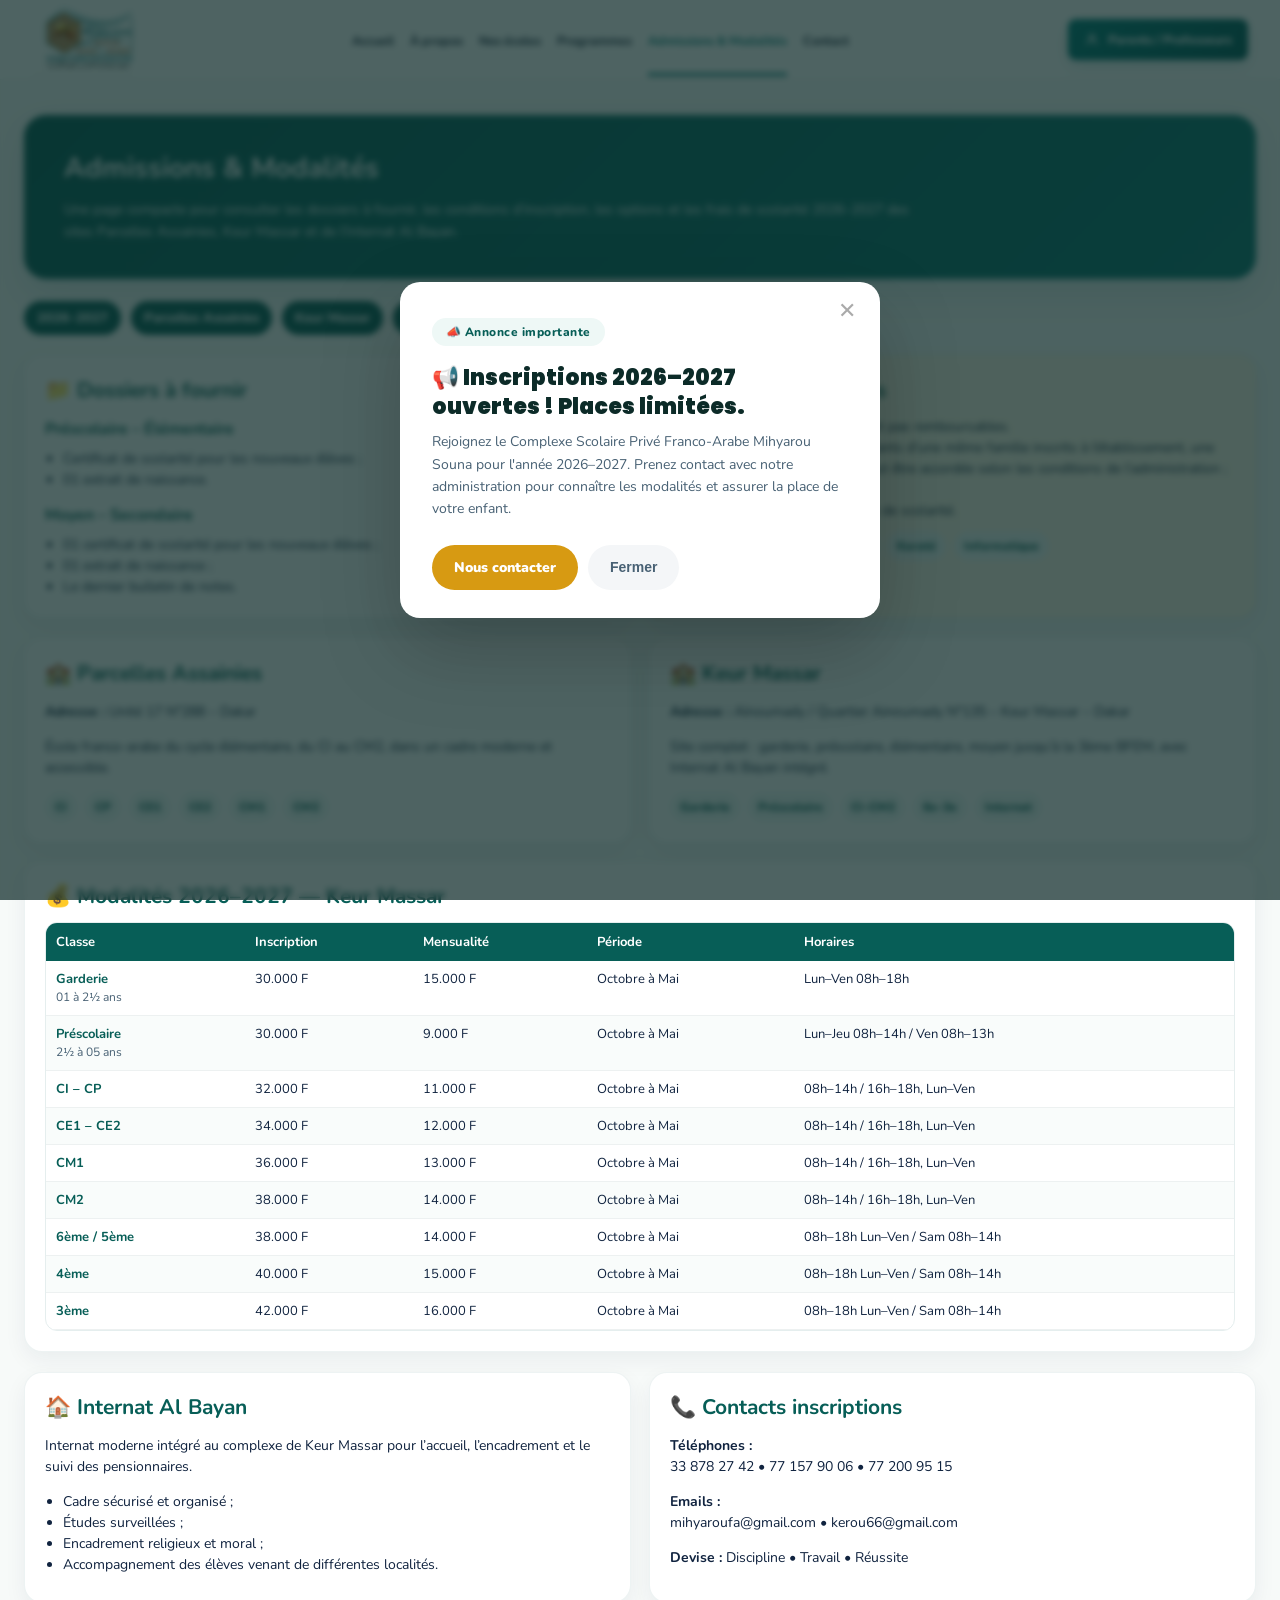
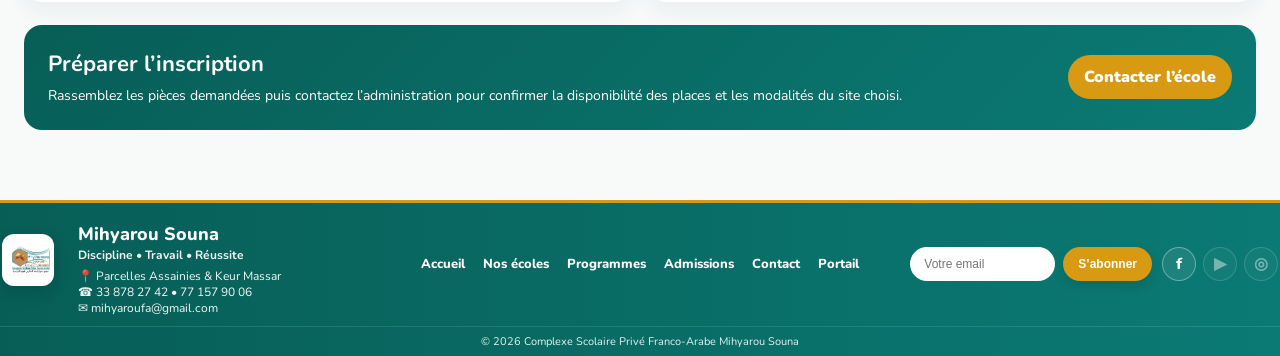
==== commit e0edab9a: "Add files via upload" ====
--- a/index.html
+++ b/index.html
@@ -3,158 +3,10 @@
 <head>
   <meta charset="UTF-8" />
   <meta name="viewport" content="width=device-width, initial-scale=1.0" />
-  <meta name="description" content="Accueil - Complexe Scolaire Privé Franco-Arabe Mihyarou Souna" />
-  <title>Accueil | Mihyarou Souna</title>
+  <meta name="description" content="Admissions - Complexe Scolaire Privé Franco-Arabe Mihyarou Souna" />
+  <title>Admissions & Modalités - Mihyarou Souna</title>
   <link rel="stylesheet" href="css/style.css" />
   <link rel="icon" href="assets/logo.png" type="image/png">
-
-<style>
-.quick-contact-premium{
-  position:relative;
-  margin:60px auto;
-  max-width:1400px;
-  min-height:380px;
-  border-radius:18px;
-  overflow:hidden;
-  background:
-    linear-gradient(90deg,rgba(5,83,77,.92),rgba(9,126,116,.78)),
-    url('assets/classroom.jpg'),
-    url('images/classroom.jpg'),
-    url('assets/school.jpg'),
-    url('images/school.jpg');
-  background-size:cover;
-  background-position:center;
-  box-shadow:0 18px 45px rgba(0,0,0,.10);
-}
-.quick-contact-premium::before{
-  content:"";
-  position:absolute;
-  inset:0;
-  background:radial-gradient(circle at 12% 18%, rgba(215,154,18,.28), transparent 28%),
-             radial-gradient(circle at 90% 90%, rgba(255,255,255,.13), transparent 35%);
-}
-.quick-contact-content{
-  position:relative;
-  z-index:1;
-  display:grid;
-  grid-template-columns:1.1fr .9fr;
-  gap:34px;
-  align-items:center;
-  padding:42px;
-}
-.section-kicker{
-  display:inline-block;
-  color:#f0b22c;
-  font-weight:800;
-  letter-spacing:.08em;
-  font-size:12px;
-  margin-bottom:10px;
-}
-.quick-contact-left h2{
-  color:#fff;
-  font-size:34px;
-  line-height:1.15;
-  margin:0 0 14px;
-}
-.quick-contact-left p{
-  color:rgba(255,255,255,.92);
-  max-width:620px;
-  line-height:1.7;
-  margin:0 0 24px;
-}
-.contact-stats{
-  display:grid;
-  grid-template-columns:repeat(4,1fr);
-  gap:14px;
-}
-.stat-card{
-  background:rgba(255,255,255,.13);
-  border:1px solid rgba(255,255,255,.22);
-  border-radius:14px;
-  padding:18px 12px;
-  text-align:center;
-  backdrop-filter:blur(8px);
-}
-.stat-card strong{
-  display:block;
-  color:#fff;
-  font-size:24px;
-  font-weight:900;
-  margin-bottom:5px;
-}
-.stat-card span{
-  color:#fff;
-  font-size:12px;
-  font-weight:700;
-  letter-spacing:.04em;
-}
-.quick-contact-card{
-  background:#fff;
-  border-radius:18px;
-  padding:28px;
-  border-top:5px solid #d79a12;
-  box-shadow:0 14px 34px rgba(0,0,0,.14);
-}
-.quick-contact-card h3{
-  color:#075e57;
-  font-size:26px;
-  margin:0 0 18px;
-}
-.contact-line{
-  display:flex;
-  gap:12px;
-  align-items:flex-start;
-  padding:11px 0;
-  color:#10233f;
-  border-bottom:1px solid #edf1f1;
-  line-height:1.45;
-}
-.contact-line span{
-  width:32px;
-  height:32px;
-  border-radius:50%;
-  display:flex;
-  align-items:center;
-  justify-content:center;
-  background:#f5faf9;
-  color:#075e57;
-  flex:0 0 32px;
-}
-.contact-line b{color:#075e57}
-.contact-actions{
-  display:flex;
-  gap:12px;
-  flex-wrap:wrap;
-  margin-top:20px;
-}
-.contact-actions a{
-  text-decoration:none;
-  padding:12px 18px;
-  border-radius:999px;
-  font-weight:800;
-  font-size:13px;
-}
-.contact-actions a:first-child{
-  background:#d79a12;
-  color:#fff;
-}
-.contact-actions a:last-child{
-  background:#075e57;
-  color:#fff;
-}
-@media(max-width:767px){
-  .quick-contact-content{grid-template-columns:1fr;padding:24px}
-  .contact-stats{grid-template-columns:repeat(2,1fr)}
-  .quick-contact-left h2{font-size:26px}
-}
-@media(max-width:480px){
-  .quick-contact-content{grid-template-columns:1fr;padding:16px 12px}
-  .contact-stats{grid-template-columns:repeat(2,1fr)}
-  .quick-contact-left h2{font-size:22px}
-  .quick-contact-premium{margin:24px 12px;border-radius:14px}
-}
-</style>
-
 
 <style>
 .portal-btn-adjust{
@@ -328,17 +180,154 @@
 }
 </style>
 
+
+<style>
+.adm-page{background:#f7faf9;color:#10233f}
+.adm-hero,.adm-wrap{max-width:1400px;margin:35px auto 0;padding:0 24px}
+.adm-banner{background:linear-gradient(135deg,#075e57,#0b7a74);color:#fff;border-radius:22px;padding:36px 40px;box-shadow:0 14px 34px rgba(7,94,87,.12)}
+.adm-banner h1{font-size:34px;margin:0 0 10px}
+.adm-banner p{margin:0;line-height:1.6;max-width:980px;font-size:15px}
+.adm-wrap{margin-top:0;margin-bottom:70px}
+.adm-grid{display:grid;grid-template-columns:1fr 1fr;gap:18px;margin-top:20px}
+.adm-card,.adm-table-card{background:#fff;border-radius:18px;padding:20px;box-shadow:0 8px 22px rgba(16,35,63,.06);border:1px solid rgba(7,94,87,.07)}
+.adm-card h2,.adm-table-card h2{color:#075e57;margin:0 0 12px;font-size:21px}
+.adm-card h3{color:#075e57;margin:14px 0 8px;font-size:16px}
+.adm-card p,.adm-card li{font-size:14px;line-height:1.5}
+.adm-card ul{margin:0;padding-left:18px}
+.adm-note{background:#fff8e8;border-left:5px solid #d79a12}
+.adm-badges{display:flex;flex-wrap:wrap;gap:8px;margin-top:10px}
+.adm-badge{background:#eef8f6;color:#075e57;border-radius:999px;padding:7px 10px;font-size:12px;font-weight:800}
+.adm-tabs{display:flex;gap:10px;flex-wrap:wrap;margin:22px 0 10px}
+.adm-tab{background:#075e57;color:white;border-radius:999px;padding:8px 13px;font-weight:800;font-size:13px}
+.adm-table-card{margin-top:18px}
+.table-scroll{overflow:auto;border-radius:12px;border:1px solid #e5eeee}
+.adm-table{width:100%;border-collapse:collapse;min-width:820px;font-size:13px}
+.adm-table th{background:#075e57;color:#fff;padding:10px;text-align:left}
+.adm-table td{padding:9px 10px;border-bottom:1px solid #edf1f1;vertical-align:top}
+.adm-table tr:nth-child(even){background:#f9fcfb}
+.adm-table strong{color:#075e57}
+.adm-mini{font-size:12px;color:#486174}
+.adm-cta{margin-top:22px;background:linear-gradient(135deg,#075e57,#0b7a74);color:white;border-radius:18px;padding:24px;display:flex;align-items:center;justify-content:space-between;gap:14px}
+.adm-cta h2{margin:0 0 6px;color:#fff;font-size:22px}
+.adm-cta p{margin:0;font-size:14px;line-height:1.5}
+.adm-cta a{background:#d79a12;color:#fff;text-decoration:none;border-radius:999px;padding:11px 16px;font-weight:900;white-space:nowrap}
+@media(max-width:767px){.adm-grid{grid-template-columns:1fr}.adm-banner{padding:28px 20px}.adm-cta{flex-direction:column;align-items:flex-start}}
+</style>
+
+
+<style>
+/* Hero uniforme compact type page Contact */
+.uniform-page-hero,
+.presentation-hero-inner,
+.schools-banner,
+.programs-banner,
+.adm-banner,
+.contact-banner{
+  background:linear-gradient(135deg,#075e57,#0b7a74)!important;
+  color:#fff!important;
+  border-radius:22px!important;
+  padding:36px 40px!important;
+  box-shadow:0 14px 34px rgba(7,94,87,.12)!important;
+}
+
+.presentation-hero,
+.schools-hero,
+.programs-hero,
+.adm-hero,
+.contact-hero{
+  max-width:1400px!important;
+  margin:35px auto 0!important;
+  padding:0 24px!important;
+}
+
+.presentation-kicker,
+.contact-badge,
+.uniform-hero-badge{
+  display:inline-block!important;
+  background:#d79a12!important;
+  color:#fff!important;
+  border-radius:999px!important;
+  padding:6px 12px!important;
+  font-size:12px!important;
+  font-weight:900!important;
+  letter-spacing:0!important;
+  text-transform:none!important;
+  margin-bottom:12px!important;
+}
+
+.presentation-hero h1,
+.schools-banner h1,
+.programs-banner h1,
+.adm-banner h1,
+.contact-banner h1{
+  font-size:28px!important;
+  line-height:1.22!important;
+  margin:0 0 14px!important;
+  color:#fff!important;
+}
+
+.presentation-hero p,
+.schools-banner p,
+.programs-banner p,
+.adm-banner p,
+.contact-banner p{
+  font-size:14px!important;
+  line-height:1.55!important;
+  max-width:850px!important;
+  margin:0!important;
+  color:#fff!important;
+}
+
+.founder-card{
+  transform:scale(.88)!important;
+  transform-origin:center!important;
+}
+.founder-card img,
+.founder-photo{
+  width:105px!important;
+  height:105px!important;
+  object-fit:cover!important;
+  object-position:center 15%!important;
+  border-radius:50%!important;
+  border:3px solid #d79a12!important;
+  box-shadow:0 6px 14px rgba(0,0,0,.10)!important;
+}
+.founder-name{
+  font-size:14px!important;
+  margin-top:7px!important;
+}
+.founder-role{
+  font-size:12px!important;
+}
+@media(max-width:767px){
+  .presentation-hero-inner,
+  .schools-banner,
+  .programs-banner,
+  .adm-banner,
+  .contact-banner{
+    padding:28px 24px!important;
+  }
+  .presentation-hero h1,
+  .schools-banner h1,
+  .programs-banner h1,
+  .adm-banner h1,
+  .contact-banner h1{
+    font-size:24px!important;
+  }
+}
+</style>
+
 </head>
 <body>
 <header class="header">
   <a href="index.html" class="brand"><img src="assets/logo.png" alt="Logo Mihyarou Souna"></a>
   <button class="menu" aria-label="Ouvrir le menu">☰</button>
   <nav class="nav">
-    <a class="active" href="index.html">Accueil</a>
+    <a  href="index.html">Accueil</a>
     <a  href="apropos.html">À propos</a>
     <a  href="ecoles.html">Nos écoles</a>
     <a  href="programmes.html">Programmes</a>
-    <a  href="admissions.html">Admissions & Modalités</a>
+    <a class="active" href="admissions.html">Admissions & Modalités</a>
     <a  href="contact.html">Contact</a>
   </nav>
   <a class="space-btn" href="portail/login.html">
@@ -346,23 +335,51 @@
     Parents / Professeurs
   </a>
 </header>
-<main>
-<section class="hero">
-  <div class="hero-copy">
-    <p class="welcome">BIENVENUE AU</p>
-    <h1>Complexe Scolaire Privé<br><span>Franco-Arabe</span> <strong>Mihyarou Souna</strong></h1>
-    <p class="lead">Un réseau éducatif franco-arabe qui accompagne les enfants de la crèche au collège, avec un enseignement équilibré entre programme français, langue arabe, Coran et valeurs islamiques.</p>
-    <div class="actions"><a href="ecoles.html" class="btn primary">Découvrir nos écoles</a><a href="admissions.html" class="btn outline">Admissions & Modalités</a></div>
-    <div class="mini-row"><div><div class="mini-icon">📍</div><div class="mini-text"><b>Parcelles & Keur Massar</b><small>Deux écoles franco-arabes à Dakar</small></div></div><div><div class="mini-icon">🕌</div><div class="mini-text"><b>Dara moderne</b><small>Internat franco-arabe avec encadrement</small></div></div><div><div class="mini-icon">🎓</div><div class="mini-text"><b>Discipline • Travail • Réussite</b><small>Une devise au cœur du projet éducatif</small></div></div></div>
-  </div>
-  <div class="hero-photo"><img src="assets/hero-school.png" alt="Élèves sénégalais devant l'école"></div>
-</section><section class="pillars"><article class="card pillar"><span class="round">🏫</span><div><h3>Nos écoles</h3><p>Parcelles Assainies et Keur Massar, avec des niveaux adaptés aux familles.</p></div><a class="badge" href="ecoles.html">→</a></article><article class="card pillar"><span class="round arabic">ض</span><div><h3>Programmes</h3><p>Français, arabe, Coran, valeurs islamiques et activités complémentaires.</p></div><a class="badge" href="programmes.html">→</a></article><article class="card pillar"><span class="round gold">📝</span><div><h3>Admissions</h3><p>Dossiers, modalités et informations d’inscription 2026–2027.</p></div><a class="badge" href="admissions.html">→</a></article></section>
-<section class="content-grid" style="padding-top:35px"><article class="mission"><p>NOTRE MISSION</p><h2>Former les cœurs et les esprits</h2><span>Mihyarou Souna propose une éducation complète qui unit réussite scolaire, maîtrise de l’arabe, apprentissage religieux et encadrement bienveillant.</span><a class="gold-btn" href="contact.html">Nous contacter →</a></article><article class="photo-card"><img src="assets/classroom.png" alt="Élèves en classe"><div class="stat-row"><div><b>🏫 2 écoles</b><small>Parcelles Assainies et Keur Massar</small></div><div><b>🧒 Crèche à 3ème</b><small>Selon le site choisi</small></div><div><b>🛏️ Internat</b><small>Dara moderne franco-arabe</small></div></div></article><article class="why"><h2>POURQUOI NOUS CHOISIR ?</h2><ul><li><span class="why-check">✓</span><div><b>Double compétence</b><span>Français et arabe dans un même parcours.</span></div></li><li><span class="why-check">✓</span><div><b>Encadrement rigoureux</b><span>Discipline, suivi et accompagnement des élèves.</span></div></li><li><span class="why-check">✓</span><div><b>Valeurs islamiques</b><span>Respect, responsabilité et éducation morale.</span></div></li></ul></article></section>
-
-
-
-
-</main>
+
+<main class="adm-page">
+<section class="adm-hero"><div class="adm-banner">
+<h1>Admissions & Modalités</h1>
+<p>Une page compacte pour consulter les dossiers à fournir, les conditions d’inscription, les options et les frais de scolarité 2026–2027 des sites Parcelles Assainies, Keur Massar et de l’Internat Al Bayan.</p>
+</div></section>
+
+<section class="adm-wrap">
+<div class="adm-tabs"><span class="adm-tab">2026–2027</span><span class="adm-tab">Parcelles Assainies</span><span class="adm-tab">Keur Massar</span><span class="adm-tab">Internat Al Bayan</span></div>
+
+<div class="adm-grid">
+<div class="adm-card"><h2>📁 Dossiers à fournir</h2>
+<h3>Préscolaire – Élémentaire</h3><ul><li>Certificat de scolarité pour les nouveaux élèves ;</li><li>01 extrait de naissance.</li></ul>
+<h3>Moyen – Secondaire</h3><ul><li>01 certificat de scolarité pour les nouveaux élèves ;</li><li>01 extrait de naissance ;</li><li>Le dernier bulletin de notes.</li></ul></div>
+
+<div class="adm-card adm-note"><h2>⚠️ Notes importantes</h2>
+<ul><li>Les droits d’inscription ne sont pas remboursables.</li><li>À partir de plus de quatre enfants d’une même famille inscrits à l’établissement, une exonération de mensualité peut être accordée selon les conditions de l’administration ; l’inscription reste obligatoire.</li><li>L’uniforme fait partie des frais de scolarité.</li></ul>
+<div class="adm-badges"><span class="adm-badge">Cantine</span><span class="adm-badge">Transport : 10.000 F</span><span class="adm-badge">Karaté</span><span class="adm-badge">Informatique</span></div></div>
+</div>
+
+<div class="adm-grid">
+<div class="adm-card"><h2>🏫 Parcelles Assainies</h2><p><strong>Adresse :</strong> Unité 17 N°288 – Dakar</p><p>École franco-arabe du cycle élémentaire, du CI au CM2, dans un cadre moderne et accessible.</p><div class="adm-badges"><span class="adm-badge">CI</span><span class="adm-badge">CP</span><span class="adm-badge">CE1</span><span class="adm-badge">CE2</span><span class="adm-badge">CM1</span><span class="adm-badge">CM2</span></div></div>
+<div class="adm-card"><h2>🏫 Keur Massar</h2><p><strong>Adresse :</strong> Aïnoumady / Quartier Ainoumady N°135 – Keur Massar – Dakar</p><p>Site complet : garderie, préscolaire, élémentaire, moyen jusqu’à la 3ème BFEM, avec Internat Al Bayan intégré.</p><div class="adm-badges"><span class="adm-badge">Garderie</span><span class="adm-badge">Préscolaire</span><span class="adm-badge">CI–CM2</span><span class="adm-badge">6e–3e</span><span class="adm-badge">Internat</span></div></div>
+</div>
+
+<div class="adm-table-card"><h2>💰 Modalités 2026–2027 — Keur Massar</h2><div class="table-scroll"><table class="adm-table"><thead><tr><th>Classe</th><th>Inscription</th><th>Mensualité</th><th>Période</th><th>Horaires</th></tr></thead><tbody>
+<tr><td><strong>Garderie</strong><br><span class="adm-mini">01 à 2½ ans</span></td><td>30.000 F</td><td>15.000 F</td><td>Octobre à Mai</td><td>Lun–Ven 08h–18h</td></tr>
+<tr><td><strong>Préscolaire</strong><br><span class="adm-mini">2½ à 05 ans</span></td><td>30.000 F</td><td>9.000 F</td><td>Octobre à Mai</td><td>Lun–Jeu 08h–14h / Ven 08h–13h</td></tr>
+<tr><td><strong>CI – CP</strong></td><td>32.000 F</td><td>11.000 F</td><td>Octobre à Mai</td><td>08h–14h / 16h–18h, Lun–Ven</td></tr>
+<tr><td><strong>CE1 – CE2</strong></td><td>34.000 F</td><td>12.000 F</td><td>Octobre à Mai</td><td>08h–14h / 16h–18h, Lun–Ven</td></tr>
+<tr><td><strong>CM1</strong></td><td>36.000 F</td><td>13.000 F</td><td>Octobre à Mai</td><td>08h–14h / 16h–18h, Lun–Ven</td></tr>
+<tr><td><strong>CM2</strong></td><td>38.000 F</td><td>14.000 F</td><td>Octobre à Mai</td><td>08h–14h / 16h–18h, Lun–Ven</td></tr>
+<tr><td><strong>6ème / 5ème</strong></td><td>38.000 F</td><td>14.000 F</td><td>Octobre à Mai</td><td>08h–18h Lun–Ven / Sam 08h–14h</td></tr>
+<tr><td><strong>4ème</strong></td><td>40.000 F</td><td>15.000 F</td><td>Octobre à Mai</td><td>08h–18h Lun–Ven / Sam 08h–14h</td></tr>
+<tr><td><strong>3ème</strong></td><td>42.000 F</td><td>16.000 F</td><td>Octobre à Mai</td><td>08h–18h Lun–Ven / Sam 08h–14h</td></tr>
+</tbody></table></div></div>
+
+<div class="adm-grid">
+<div class="adm-card"><h2>🏠 Internat Al Bayan</h2><p>Internat moderne intégré au complexe de Keur Massar pour l’accueil, l’encadrement et le suivi des pensionnaires.</p><ul><li>Cadre sécurisé et organisé ;</li><li>Études surveillées ;</li><li>Encadrement religieux et moral ;</li><li>Accompagnement des élèves venant de différentes localités.</li></ul></div>
+<div class="adm-card"><h2>📞 Contacts inscriptions</h2><p><strong>Téléphones :</strong><br>33 878 27 42 • 77 157 90 06 • 77 200 95 15</p><p><strong>Emails :</strong><br>mihyaroufa@gmail.com • kerou66@gmail.com</p><p><strong>Devise :</strong> Discipline • Travail • Réussite</p></div>
+</div>
+
+<div class="adm-cta"><div><h2>Préparer l’inscription</h2><p>Rassemblez les pièces demandées puis contactez l’administration pour confirmer la disponibilité des places et les modalités du site choisi.</p></div><a href="contact.html">Contacter l’école</a></div>
+</section></main>
+
 
 <script src="js/script.js"></script>
 
@@ -432,8 +449,6 @@
     </div>
   </div>
   <div class="ms-footer-copy">© 2026 Complexe Scolaire Privé Franco-Arabe Mihyarou Souna</div>
-
-
 </footer>
 
 <script src="js/annonce.js"></script>
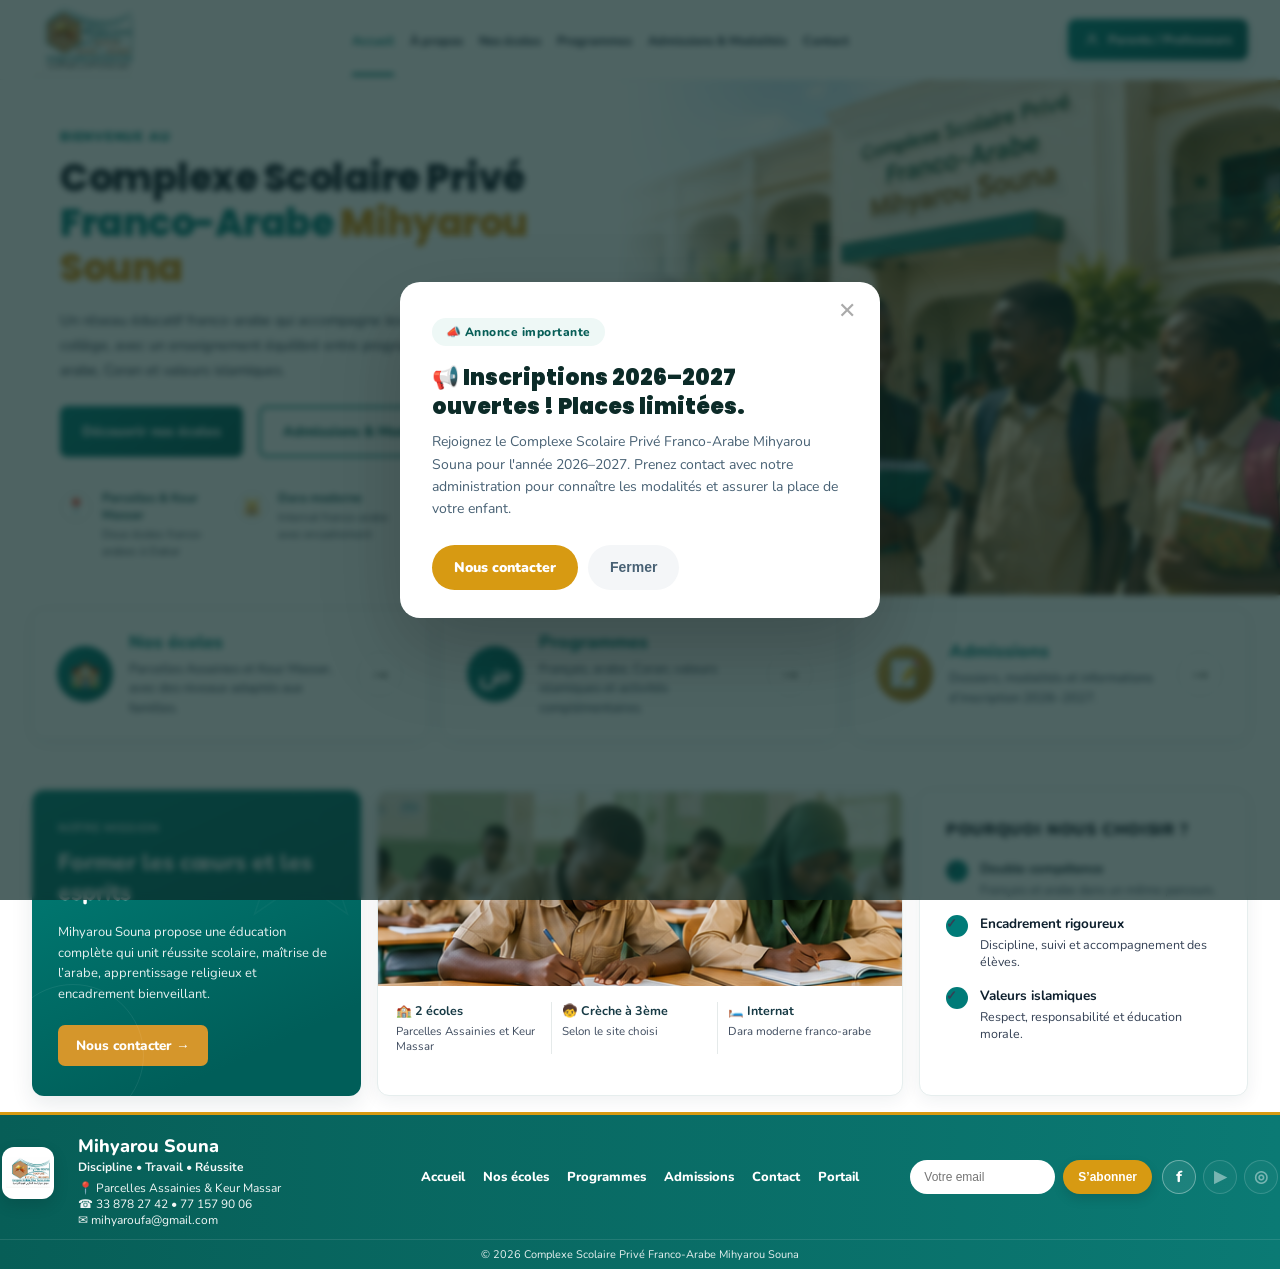
==== commit 4f45f0e7: "Add files via upload" ====
--- a/index.html
+++ b/index.html
@@ -3,10 +3,158 @@
 <head>
   <meta charset="UTF-8" />
   <meta name="viewport" content="width=device-width, initial-scale=1.0" />
-  <meta name="description" content="Admissions - Complexe Scolaire Privé Franco-Arabe Mihyarou Souna" />
-  <title>Admissions & Modalités - Mihyarou Souna</title>
+  <meta name="description" content="Accueil - Complexe Scolaire Privé Franco-Arabe Mihyarou Souna" />
+  <title>Accueil | Mihyarou Souna</title>
   <link rel="stylesheet" href="css/style.css" />
   <link rel="icon" href="assets/logo.png" type="image/png">
+
+<style>
+.quick-contact-premium{
+  position:relative;
+  margin:60px auto;
+  max-width:1400px;
+  min-height:380px;
+  border-radius:18px;
+  overflow:hidden;
+  background:
+    linear-gradient(90deg,rgba(5,83,77,.92),rgba(9,126,116,.78)),
+    url('assets/classroom.jpg'),
+    url('images/classroom.jpg'),
+    url('assets/school.jpg'),
+    url('images/school.jpg');
+  background-size:cover;
+  background-position:center;
+  box-shadow:0 18px 45px rgba(0,0,0,.10);
+}
+.quick-contact-premium::before{
+  content:"";
+  position:absolute;
+  inset:0;
+  background:radial-gradient(circle at 12% 18%, rgba(215,154,18,.28), transparent 28%),
+             radial-gradient(circle at 90% 90%, rgba(255,255,255,.13), transparent 35%);
+}
+.quick-contact-content{
+  position:relative;
+  z-index:1;
+  display:grid;
+  grid-template-columns:1.1fr .9fr;
+  gap:34px;
+  align-items:center;
+  padding:42px;
+}
+.section-kicker{
+  display:inline-block;
+  color:#f0b22c;
+  font-weight:800;
+  letter-spacing:.08em;
+  font-size:12px;
+  margin-bottom:10px;
+}
+.quick-contact-left h2{
+  color:#fff;
+  font-size:34px;
+  line-height:1.15;
+  margin:0 0 14px;
+}
+.quick-contact-left p{
+  color:rgba(255,255,255,.92);
+  max-width:620px;
+  line-height:1.7;
+  margin:0 0 24px;
+}
+.contact-stats{
+  display:grid;
+  grid-template-columns:repeat(4,1fr);
+  gap:14px;
+}
+.stat-card{
+  background:rgba(255,255,255,.13);
+  border:1px solid rgba(255,255,255,.22);
+  border-radius:14px;
+  padding:18px 12px;
+  text-align:center;
+  backdrop-filter:blur(8px);
+}
+.stat-card strong{
+  display:block;
+  color:#fff;
+  font-size:24px;
+  font-weight:900;
+  margin-bottom:5px;
+}
+.stat-card span{
+  color:#fff;
+  font-size:12px;
+  font-weight:700;
+  letter-spacing:.04em;
+}
+.quick-contact-card{
+  background:#fff;
+  border-radius:18px;
+  padding:28px;
+  border-top:5px solid #d79a12;
+  box-shadow:0 14px 34px rgba(0,0,0,.14);
+}
+.quick-contact-card h3{
+  color:#075e57;
+  font-size:26px;
+  margin:0 0 18px;
+}
+.contact-line{
+  display:flex;
+  gap:12px;
+  align-items:flex-start;
+  padding:11px 0;
+  color:#10233f;
+  border-bottom:1px solid #edf1f1;
+  line-height:1.45;
+}
+.contact-line span{
+  width:32px;
+  height:32px;
+  border-radius:50%;
+  display:flex;
+  align-items:center;
+  justify-content:center;
+  background:#f5faf9;
+  color:#075e57;
+  flex:0 0 32px;
+}
+.contact-line b{color:#075e57}
+.contact-actions{
+  display:flex;
+  gap:12px;
+  flex-wrap:wrap;
+  margin-top:20px;
+}
+.contact-actions a{
+  text-decoration:none;
+  padding:12px 18px;
+  border-radius:999px;
+  font-weight:800;
+  font-size:13px;
+}
+.contact-actions a:first-child{
+  background:#d79a12;
+  color:#fff;
+}
+.contact-actions a:last-child{
+  background:#075e57;
+  color:#fff;
+}
+@media(max-width:767px){
+  .quick-contact-content{grid-template-columns:1fr;padding:24px}
+  .contact-stats{grid-template-columns:repeat(2,1fr)}
+  .quick-contact-left h2{font-size:26px}
+}
+@media(max-width:480px){
+  .quick-contact-content{grid-template-columns:1fr;padding:16px 12px}
+  .contact-stats{grid-template-columns:repeat(2,1fr)}
+  .quick-contact-left h2{font-size:22px}
+  .quick-contact-premium{margin:24px 12px;border-radius:14px}
+}
+</style>
+
 
 <style>
 .portal-btn-adjust{
@@ -180,154 +328,17 @@
 }
 </style>
 
-
-<style>
-.adm-page{background:#f7faf9;color:#10233f}
-.adm-hero,.adm-wrap{max-width:1400px;margin:35px auto 0;padding:0 24px}
-.adm-banner{background:linear-gradient(135deg,#075e57,#0b7a74);color:#fff;border-radius:22px;padding:36px 40px;box-shadow:0 14px 34px rgba(7,94,87,.12)}
-.adm-banner h1{font-size:34px;margin:0 0 10px}
-.adm-banner p{margin:0;line-height:1.6;max-width:980px;font-size:15px}
-.adm-wrap{margin-top:0;margin-bottom:70px}
-.adm-grid{display:grid;grid-template-columns:1fr 1fr;gap:18px;margin-top:20px}
-.adm-card,.adm-table-card{background:#fff;border-radius:18px;padding:20px;box-shadow:0 8px 22px rgba(16,35,63,.06);border:1px solid rgba(7,94,87,.07)}
-.adm-card h2,.adm-table-card h2{color:#075e57;margin:0 0 12px;font-size:21px}
-.adm-card h3{color:#075e57;margin:14px 0 8px;font-size:16px}
-.adm-card p,.adm-card li{font-size:14px;line-height:1.5}
-.adm-card ul{margin:0;padding-left:18px}
-.adm-note{background:#fff8e8;border-left:5px solid #d79a12}
-.adm-badges{display:flex;flex-wrap:wrap;gap:8px;margin-top:10px}
-.adm-badge{background:#eef8f6;color:#075e57;border-radius:999px;padding:7px 10px;font-size:12px;font-weight:800}
-.adm-tabs{display:flex;gap:10px;flex-wrap:wrap;margin:22px 0 10px}
-.adm-tab{background:#075e57;color:white;border-radius:999px;padding:8px 13px;font-weight:800;font-size:13px}
-.adm-table-card{margin-top:18px}
-.table-scroll{overflow:auto;border-radius:12px;border:1px solid #e5eeee}
-.adm-table{width:100%;border-collapse:collapse;min-width:820px;font-size:13px}
-.adm-table th{background:#075e57;color:#fff;padding:10px;text-align:left}
-.adm-table td{padding:9px 10px;border-bottom:1px solid #edf1f1;vertical-align:top}
-.adm-table tr:nth-child(even){background:#f9fcfb}
-.adm-table strong{color:#075e57}
-.adm-mini{font-size:12px;color:#486174}
-.adm-cta{margin-top:22px;background:linear-gradient(135deg,#075e57,#0b7a74);color:white;border-radius:18px;padding:24px;display:flex;align-items:center;justify-content:space-between;gap:14px}
-.adm-cta h2{margin:0 0 6px;color:#fff;font-size:22px}
-.adm-cta p{margin:0;font-size:14px;line-height:1.5}
-.adm-cta a{background:#d79a12;color:#fff;text-decoration:none;border-radius:999px;padding:11px 16px;font-weight:900;white-space:nowrap}
-@media(max-width:767px){.adm-grid{grid-template-columns:1fr}.adm-banner{padding:28px 20px}.adm-cta{flex-direction:column;align-items:flex-start}}
-</style>
-
-
-<style>
-/* Hero uniforme compact type page Contact */
-.uniform-page-hero,
-.presentation-hero-inner,
-.schools-banner,
-.programs-banner,
-.adm-banner,
-.contact-banner{
-  background:linear-gradient(135deg,#075e57,#0b7a74)!important;
-  color:#fff!important;
-  border-radius:22px!important;
-  padding:36px 40px!important;
-  box-shadow:0 14px 34px rgba(7,94,87,.12)!important;
-}
-
-.presentation-hero,
-.schools-hero,
-.programs-hero,
-.adm-hero,
-.contact-hero{
-  max-width:1400px!important;
-  margin:35px auto 0!important;
-  padding:0 24px!important;
-}
-
-.presentation-kicker,
-.contact-badge,
-.uniform-hero-badge{
-  display:inline-block!important;
-  background:#d79a12!important;
-  color:#fff!important;
-  border-radius:999px!important;
-  padding:6px 12px!important;
-  font-size:12px!important;
-  font-weight:900!important;
-  letter-spacing:0!important;
-  text-transform:none!important;
-  margin-bottom:12px!important;
-}
-
-.presentation-hero h1,
-.schools-banner h1,
-.programs-banner h1,
-.adm-banner h1,
-.contact-banner h1{
-  font-size:28px!important;
-  line-height:1.22!important;
-  margin:0 0 14px!important;
-  color:#fff!important;
-}
-
-.presentation-hero p,
-.schools-banner p,
-.programs-banner p,
-.adm-banner p,
-.contact-banner p{
-  font-size:14px!important;
-  line-height:1.55!important;
-  max-width:850px!important;
-  margin:0!important;
-  color:#fff!important;
-}
-
-.founder-card{
-  transform:scale(.88)!important;
-  transform-origin:center!important;
-}
-.founder-card img,
-.founder-photo{
-  width:105px!important;
-  height:105px!important;
-  object-fit:cover!important;
-  object-position:center 15%!important;
-  border-radius:50%!important;
-  border:3px solid #d79a12!important;
-  box-shadow:0 6px 14px rgba(0,0,0,.10)!important;
-}
-.founder-name{
-  font-size:14px!important;
-  margin-top:7px!important;
-}
-.founder-role{
-  font-size:12px!important;
-}
-@media(max-width:767px){
-  .presentation-hero-inner,
-  .schools-banner,
-  .programs-banner,
-  .adm-banner,
-  .contact-banner{
-    padding:28px 24px!important;
-  }
-  .presentation-hero h1,
-  .schools-banner h1,
-  .programs-banner h1,
-  .adm-banner h1,
-  .contact-banner h1{
-    font-size:24px!important;
-  }
-}
-</style>
-
 </head>
 <body>
 <header class="header">
   <a href="index.html" class="brand"><img src="assets/logo.png" alt="Logo Mihyarou Souna"></a>
   <button class="menu" aria-label="Ouvrir le menu">☰</button>
   <nav class="nav">
-    <a  href="index.html">Accueil</a>
+    <a class="active" href="index.html">Accueil</a>
     <a  href="apropos.html">À propos</a>
     <a  href="ecoles.html">Nos écoles</a>
     <a  href="programmes.html">Programmes</a>
-    <a class="active" href="admissions.html">Admissions & Modalités</a>
+    <a  href="admissions.html">Admissions & Modalités</a>
     <a  href="contact.html">Contact</a>
   </nav>
   <a class="space-btn" href="portail/login.html">
@@ -335,51 +346,23 @@
     Parents / Professeurs
   </a>
 </header>
-
-<main class="adm-page">
-<section class="adm-hero"><div class="adm-banner">
-<h1>Admissions & Modalités</h1>
-<p>Une page compacte pour consulter les dossiers à fournir, les conditions d’inscription, les options et les frais de scolarité 2026–2027 des sites Parcelles Assainies, Keur Massar et de l’Internat Al Bayan.</p>
-</div></section>
-
-<section class="adm-wrap">
-<div class="adm-tabs"><span class="adm-tab">2026–2027</span><span class="adm-tab">Parcelles Assainies</span><span class="adm-tab">Keur Massar</span><span class="adm-tab">Internat Al Bayan</span></div>
-
-<div class="adm-grid">
-<div class="adm-card"><h2>📁 Dossiers à fournir</h2>
-<h3>Préscolaire – Élémentaire</h3><ul><li>Certificat de scolarité pour les nouveaux élèves ;</li><li>01 extrait de naissance.</li></ul>
-<h3>Moyen – Secondaire</h3><ul><li>01 certificat de scolarité pour les nouveaux élèves ;</li><li>01 extrait de naissance ;</li><li>Le dernier bulletin de notes.</li></ul></div>
-
-<div class="adm-card adm-note"><h2>⚠️ Notes importantes</h2>
-<ul><li>Les droits d’inscription ne sont pas remboursables.</li><li>À partir de plus de quatre enfants d’une même famille inscrits à l’établissement, une exonération de mensualité peut être accordée selon les conditions de l’administration ; l’inscription reste obligatoire.</li><li>L’uniforme fait partie des frais de scolarité.</li></ul>
-<div class="adm-badges"><span class="adm-badge">Cantine</span><span class="adm-badge">Transport : 10.000 F</span><span class="adm-badge">Karaté</span><span class="adm-badge">Informatique</span></div></div>
-</div>
-
-<div class="adm-grid">
-<div class="adm-card"><h2>🏫 Parcelles Assainies</h2><p><strong>Adresse :</strong> Unité 17 N°288 – Dakar</p><p>École franco-arabe du cycle élémentaire, du CI au CM2, dans un cadre moderne et accessible.</p><div class="adm-badges"><span class="adm-badge">CI</span><span class="adm-badge">CP</span><span class="adm-badge">CE1</span><span class="adm-badge">CE2</span><span class="adm-badge">CM1</span><span class="adm-badge">CM2</span></div></div>
-<div class="adm-card"><h2>🏫 Keur Massar</h2><p><strong>Adresse :</strong> Aïnoumady / Quartier Ainoumady N°135 – Keur Massar – Dakar</p><p>Site complet : garderie, préscolaire, élémentaire, moyen jusqu’à la 3ème BFEM, avec Internat Al Bayan intégré.</p><div class="adm-badges"><span class="adm-badge">Garderie</span><span class="adm-badge">Préscolaire</span><span class="adm-badge">CI–CM2</span><span class="adm-badge">6e–3e</span><span class="adm-badge">Internat</span></div></div>
-</div>
-
-<div class="adm-table-card"><h2>💰 Modalités 2026–2027 — Keur Massar</h2><div class="table-scroll"><table class="adm-table"><thead><tr><th>Classe</th><th>Inscription</th><th>Mensualité</th><th>Période</th><th>Horaires</th></tr></thead><tbody>
-<tr><td><strong>Garderie</strong><br><span class="adm-mini">01 à 2½ ans</span></td><td>30.000 F</td><td>15.000 F</td><td>Octobre à Mai</td><td>Lun–Ven 08h–18h</td></tr>
-<tr><td><strong>Préscolaire</strong><br><span class="adm-mini">2½ à 05 ans</span></td><td>30.000 F</td><td>9.000 F</td><td>Octobre à Mai</td><td>Lun–Jeu 08h–14h / Ven 08h–13h</td></tr>
-<tr><td><strong>CI – CP</strong></td><td>32.000 F</td><td>11.000 F</td><td>Octobre à Mai</td><td>08h–14h / 16h–18h, Lun–Ven</td></tr>
-<tr><td><strong>CE1 – CE2</strong></td><td>34.000 F</td><td>12.000 F</td><td>Octobre à Mai</td><td>08h–14h / 16h–18h, Lun–Ven</td></tr>
-<tr><td><strong>CM1</strong></td><td>36.000 F</td><td>13.000 F</td><td>Octobre à Mai</td><td>08h–14h / 16h–18h, Lun–Ven</td></tr>
-<tr><td><strong>CM2</strong></td><td>38.000 F</td><td>14.000 F</td><td>Octobre à Mai</td><td>08h–14h / 16h–18h, Lun–Ven</td></tr>
-<tr><td><strong>6ème / 5ème</strong></td><td>38.000 F</td><td>14.000 F</td><td>Octobre à Mai</td><td>08h–18h Lun–Ven / Sam 08h–14h</td></tr>
-<tr><td><strong>4ème</strong></td><td>40.000 F</td><td>15.000 F</td><td>Octobre à Mai</td><td>08h–18h Lun–Ven / Sam 08h–14h</td></tr>
-<tr><td><strong>3ème</strong></td><td>42.000 F</td><td>16.000 F</td><td>Octobre à Mai</td><td>08h–18h Lun–Ven / Sam 08h–14h</td></tr>
-</tbody></table></div></div>
-
-<div class="adm-grid">
-<div class="adm-card"><h2>🏠 Internat Al Bayan</h2><p>Internat moderne intégré au complexe de Keur Massar pour l’accueil, l’encadrement et le suivi des pensionnaires.</p><ul><li>Cadre sécurisé et organisé ;</li><li>Études surveillées ;</li><li>Encadrement religieux et moral ;</li><li>Accompagnement des élèves venant de différentes localités.</li></ul></div>
-<div class="adm-card"><h2>📞 Contacts inscriptions</h2><p><strong>Téléphones :</strong><br>33 878 27 42 • 77 157 90 06 • 77 200 95 15</p><p><strong>Emails :</strong><br>mihyaroufa@gmail.com • kerou66@gmail.com</p><p><strong>Devise :</strong> Discipline • Travail • Réussite</p></div>
-</div>
-
-<div class="adm-cta"><div><h2>Préparer l’inscription</h2><p>Rassemblez les pièces demandées puis contactez l’administration pour confirmer la disponibilité des places et les modalités du site choisi.</p></div><a href="contact.html">Contacter l’école</a></div>
-</section></main>
-
+<main>
+<section class="hero">
+  <div class="hero-copy">
+    <p class="welcome">BIENVENUE AU</p>
+    <h1>Complexe Scolaire Privé<br><span>Franco-Arabe</span> <strong>Mihyarou Souna</strong></h1>
+    <p class="lead">Un réseau éducatif franco-arabe qui accompagne les enfants de la crèche au collège, avec un enseignement équilibré entre programme français, langue arabe, Coran et valeurs islamiques.</p>
+    <div class="actions"><a href="ecoles.html" class="btn primary">Découvrir nos écoles</a><a href="admissions.html" class="btn outline">Admissions & Modalités</a></div>
+    <div class="mini-row"><div><div class="mini-icon">📍</div><div class="mini-text"><b>Parcelles & Keur Massar</b><small>Deux écoles franco-arabes à Dakar</small></div></div><div><div class="mini-icon">🕌</div><div class="mini-text"><b>Dara moderne</b><small>Internat franco-arabe avec encadrement</small></div></div><div><div class="mini-icon">🎓</div><div class="mini-text"><b>Discipline • Travail • Réussite</b><small>Une devise au cœur du projet éducatif</small></div></div></div>
+  </div>
+  <div class="hero-photo"><img src="assets/hero-school.png" alt="Élèves sénégalais devant l'école"></div>
+</section><section class="pillars"><article class="card pillar"><span class="round">🏫</span><div><h3>Nos écoles</h3><p>Parcelles Assainies et Keur Massar, avec des niveaux adaptés aux familles.</p></div><a class="badge" href="ecoles.html">→</a></article><article class="card pillar"><span class="round arabic">ض</span><div><h3>Programmes</h3><p>Français, arabe, Coran, valeurs islamiques et activités complémentaires.</p></div><a class="badge" href="programmes.html">→</a></article><article class="card pillar"><span class="round gold">📝</span><div><h3>Admissions</h3><p>Dossiers, modalités et informations d’inscription 2026–2027.</p></div><a class="badge" href="admissions.html">→</a></article></section>
+<section class="content-grid" style="padding-top:35px"><article class="mission"><p>NOTRE MISSION</p><h2>Former les cœurs et les esprits</h2><span>Mihyarou Souna propose une éducation complète qui unit réussite scolaire, maîtrise de l’arabe, apprentissage religieux et encadrement bienveillant.</span><a class="gold-btn" href="contact.html">Nous contacter →</a></article><article class="photo-card"><img src="assets/classroom.png" alt="Élèves en classe"><div class="stat-row"><div><b>🏫 2 écoles</b><small>Parcelles Assainies et Keur Massar</small></div><div><b>🧒 Crèche à 3ème</b><small>Selon le site choisi</small></div><div><b>🛏️ Internat</b><small>Dara moderne franco-arabe</small></div></div></article><article class="why"><h2>POURQUOI NOUS CHOISIR ?</h2><ul><li><span class="why-check">✓</span><div><b>Double compétence</b><span>Français et arabe dans un même parcours.</span></div></li><li><span class="why-check">✓</span><div><b>Encadrement rigoureux</b><span>Discipline, suivi et accompagnement des élèves.</span></div></li><li><span class="why-check">✓</span><div><b>Valeurs islamiques</b><span>Respect, responsabilité et éducation morale.</span></div></li></ul></article></section>
+
+
+
+
+</main>
 
 <script src="js/script.js"></script>
 
@@ -449,6 +432,8 @@
     </div>
   </div>
   <div class="ms-footer-copy">© 2026 Complexe Scolaire Privé Franco-Arabe Mihyarou Souna</div>
+
+
 </footer>
 
 <script src="js/annonce.js"></script>
--- a/css/style.css
+++ b/css/style.css
@@ -640,7 +640,7 @@
   .nav { display: none; flex-direction: column; align-items: flex-start; width: 100%; gap: 0; border-top: 1px solid var(--line); margin-top: 8px; }
   .nav.open { display: flex; }
   .nav a { padding: 11px 0; font-size: 14px; width: 100%; border-bottom: 1px solid #f0f0f0; }
-  .space-btn { margin-left: 0; width: 100%; justify-content: center; margin-top: 8px; }
+  .space-btn { display: none; }
   .hero { grid-template-columns: 1fr; }
   .hero-copy { padding: 32px 20px; }
   .hero h1 { font-size: 30px; }
@@ -677,7 +677,7 @@
   .nav { display: none; flex-direction: column; align-items: flex-start; width: 100%; gap: 0; border-top: 1px solid var(--line); margin-top: 6px; }
   .nav.open { display: flex; }
   .nav a { padding: 10px 0; font-size: 13.5px; width: 100%; border-bottom: 1px solid #f0f0f0; }
-  .space-btn { width: 100%; justify-content: center; margin-top: 6px; font-size: 12.5px; padding: 10px 12px; }
+  .space-btn { display: none; }
   .hero { grid-template-columns: 1fr; }
   .hero-copy { padding: 24px 14px 20px; }
   .hero h1 { font-size: 26px; line-height: 1.2; }
@@ -759,3 +759,29 @@
   .quick-contact-content { grid-template-columns: 1fr !important; padding: 18px 14px !important; }
   .contact-stats { grid-template-columns: 1fr 1fr !important; }
 }
+
+/* Lien Parents/Professeurs dans le menu hamburger mobile */
+@media (max-width: 767px) {
+  .nav-portail {
+    display: flex;
+    align-items: center;
+    padding: 10px 0;
+    font-size: 13.5px;
+    font-weight: 800;
+    color: #075e57;
+    border-top: 2px solid #eef2f2;
+    margin-top: 4px;
+    width: 100%;
+    border-bottom: none;
+  }
+  .nav-portail::before {
+    content: "👤";
+    margin-right: 8px;
+    font-size: 15px;
+  }
+}
+@media (max-width: 480px) {
+  .nav-portail {
+    font-size: 13px;
+  }
+}
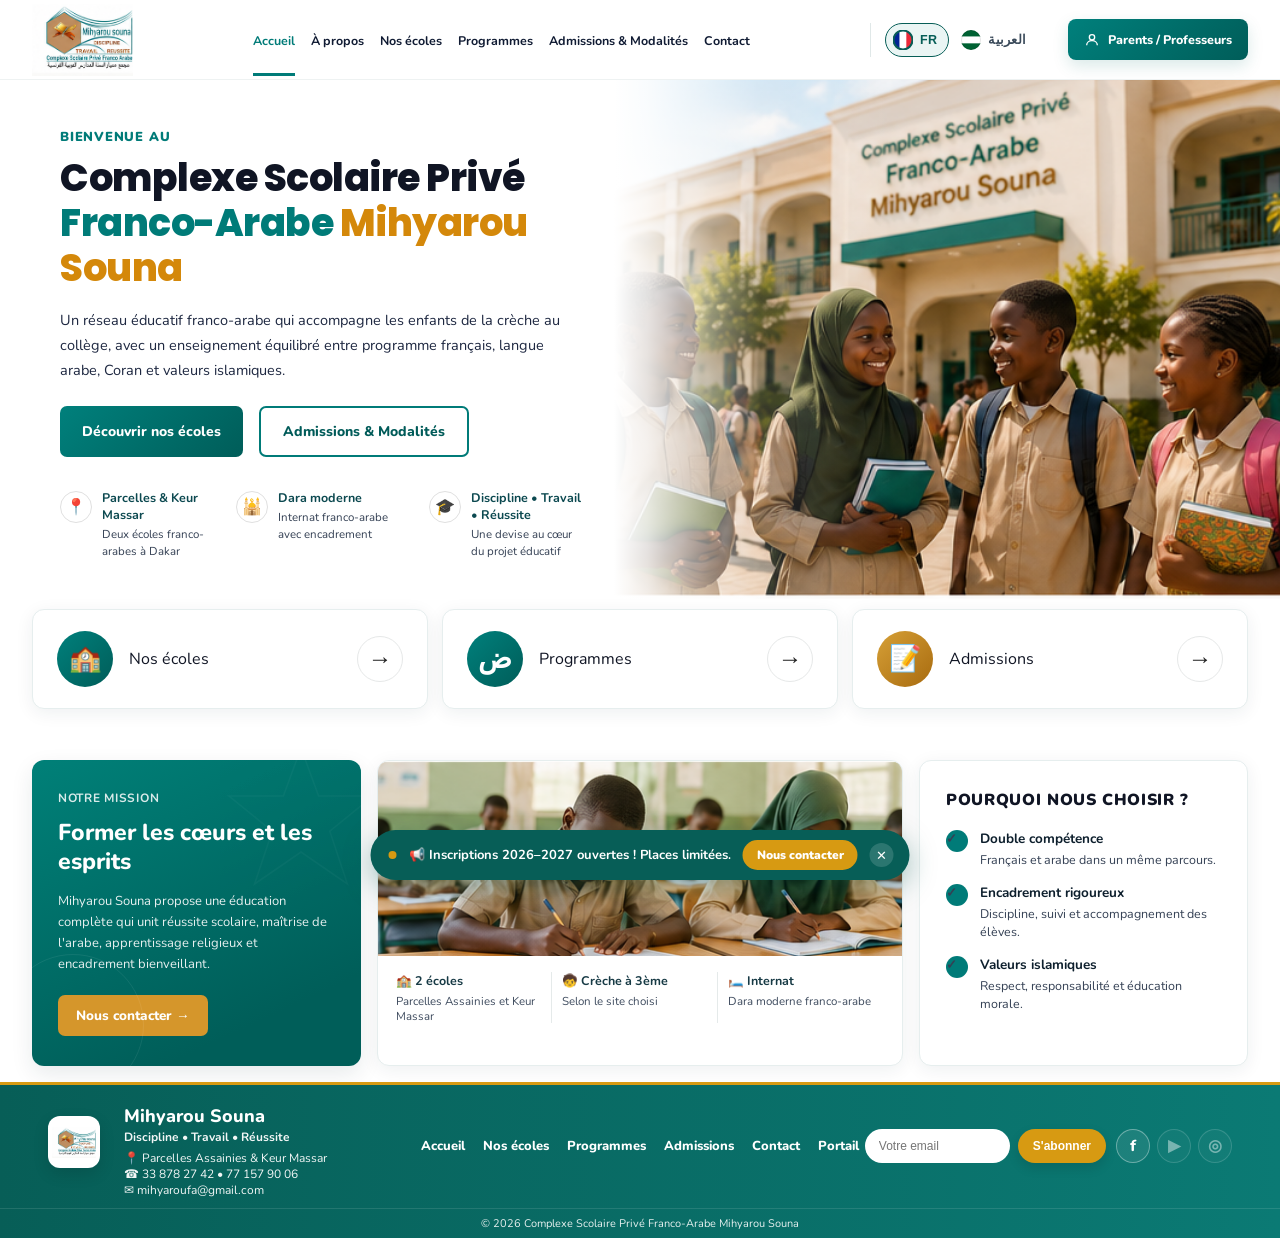
==== commit 312b42d2: "Add files via upload" ====
--- a/index.html
+++ b/index.html
@@ -18,10 +18,7 @@
   overflow:hidden;
   background:
     linear-gradient(90deg,rgba(5,83,77,.92),rgba(9,126,116,.78)),
-    url('assets/classroom.jpg'),
-    url('images/classroom.jpg'),
-    url('assets/school.jpg'),
-    url('images/school.jpg');
+    url('assets/classroom.png');
   background-size:cover;
   background-position:center;
   box-shadow:0 18px 45px rgba(0,0,0,.10);
@@ -334,30 +331,30 @@
   <a href="index.html" class="brand"><img src="assets/logo.png" alt="Logo Mihyarou Souna"></a>
   <button class="menu" aria-label="Ouvrir le menu">☰</button>
   <nav class="nav">
-    <a class="active" href="index.html">Accueil</a>
-    <a  href="apropos.html">À propos</a>
-    <a  href="ecoles.html">Nos écoles</a>
-    <a  href="programmes.html">Programmes</a>
-    <a  href="admissions.html">Admissions & Modalités</a>
-    <a  href="contact.html">Contact</a>
+    <a class="active" href="index.html" data-i18n="nav.home">Accueil</a>
+    <a  href="apropos.html" data-i18n="nav.about">À propos</a>
+    <a  href="ecoles.html" data-i18n="nav.schools">Nos écoles</a>
+    <a  href="programmes.html" data-i18n="nav.programs">Programmes</a>
+    <a  href="admissions.html" data-i18n="nav.admissions">Admissions & Modalités</a>
+    <a  href="contact.html" data-i18n="nav.contact">Contact</a>
   </nav>
   <a class="space-btn" href="portail/login.html">
     <svg width="16" height="16" fill="none" stroke="currentColor" stroke-width="2" viewBox="0 0 24 24"><circle cx="12" cy="8" r="4"/><path d="M4 20c0-4 3.6-7 8-7s8 3 8 7"/></svg>
-    Parents / Professeurs
+    <span data-i18n="nav.portal">Parents / Professeurs</span>
   </a>
 </header>
 <main>
 <section class="hero">
   <div class="hero-copy">
-    <p class="welcome">BIENVENUE AU</p>
-    <h1>Complexe Scolaire Privé<br><span>Franco-Arabe</span> <strong>Mihyarou Souna</strong></h1>
-    <p class="lead">Un réseau éducatif franco-arabe qui accompagne les enfants de la crèche au collège, avec un enseignement équilibré entre programme français, langue arabe, Coran et valeurs islamiques.</p>
-    <div class="actions"><a href="ecoles.html" class="btn primary">Découvrir nos écoles</a><a href="admissions.html" class="btn outline">Admissions & Modalités</a></div>
-    <div class="mini-row"><div><div class="mini-icon">📍</div><div class="mini-text"><b>Parcelles & Keur Massar</b><small>Deux écoles franco-arabes à Dakar</small></div></div><div><div class="mini-icon">🕌</div><div class="mini-text"><b>Dara moderne</b><small>Internat franco-arabe avec encadrement</small></div></div><div><div class="mini-icon">🎓</div><div class="mini-text"><b>Discipline • Travail • Réussite</b><small>Une devise au cœur du projet éducatif</small></div></div></div>
+    <p class="welcome" data-i18n="index.welcome">BIENVENUE AU</p>
+    <h1 data-i18n="index.h1" data-i18n-html="true">Complexe Scolaire Privé<br><span>Franco-Arabe</span> <strong>Mihyarou Souna</strong></h1>
+    <p class="lead" data-i18n="index.lead">Un réseau éducatif franco-arabe qui accompagne les enfants de la crèche au collège, avec un enseignement équilibré entre programme français, langue arabe, Coran et valeurs islamiques.</p>
+    <div class="actions"><a href="ecoles.html" class="btn primary" data-i18n="index.btn.schools">Découvrir nos écoles</a><a href="admissions.html" class="btn outline">Admissions & Modalités</a></div>
+    <div class="mini-row"><div><div class="mini-icon">📍</div><div class="mini-text"><b>Parcelles & Keur Massar</b><small data-i18n="index.loc.sub">Deux écoles franco-arabes à Dakar</small></div></div><div><div class="mini-icon">🕌</div><div class="mini-text"><b data-i18n="index.dara.title">Dara moderne</b><small data-i18n="index.dara.sub">Internat franco-arabe avec encadrement</small></div></div><div><div class="mini-icon">🎓</div><div class="mini-text"><b data-i18n="index.motto.title">Discipline • Travail • Réussite</b><small data-i18n="index.motto.sub">Une devise au cœur du projet éducatif</small></div></div></div>
   </div>
   <div class="hero-photo"><img src="assets/hero-school.png" alt="Élèves sénégalais devant l'école"></div>
-</section><section class="pillars"><article class="card pillar"><span class="round">🏫</span><div><h3>Nos écoles</h3><p>Parcelles Assainies et Keur Massar, avec des niveaux adaptés aux familles.</p></div><a class="badge" href="ecoles.html">→</a></article><article class="card pillar"><span class="round arabic">ض</span><div><h3>Programmes</h3><p>Français, arabe, Coran, valeurs islamiques et activités complémentaires.</p></div><a class="badge" href="programmes.html">→</a></article><article class="card pillar"><span class="round gold">📝</span><div><h3>Admissions</h3><p>Dossiers, modalités et informations d’inscription 2026–2027.</p></div><a class="badge" href="admissions.html">→</a></article></section>
-<section class="content-grid" style="padding-top:35px"><article class="mission"><p>NOTRE MISSION</p><h2>Former les cœurs et les esprits</h2><span>Mihyarou Souna propose une éducation complète qui unit réussite scolaire, maîtrise de l’arabe, apprentissage religieux et encadrement bienveillant.</span><a class="gold-btn" href="contact.html">Nous contacter →</a></article><article class="photo-card"><img src="assets/classroom.png" alt="Élèves en classe"><div class="stat-row"><div><b>🏫 2 écoles</b><small>Parcelles Assainies et Keur Massar</small></div><div><b>🧒 Crèche à 3ème</b><small>Selon le site choisi</small></div><div><b>🛏️ Internat</b><small>Dara moderne franco-arabe</small></div></div></article><article class="why"><h2>POURQUOI NOUS CHOISIR ?</h2><ul><li><span class="why-check">✓</span><div><b>Double compétence</b><span>Français et arabe dans un même parcours.</span></div></li><li><span class="why-check">✓</span><div><b>Encadrement rigoureux</b><span>Discipline, suivi et accompagnement des élèves.</span></div></li><li><span class="why-check">✓</span><div><b>Valeurs islamiques</b><span>Respect, responsabilité et éducation morale.</span></div></li></ul></article></section>
+</section><section class="pillars"><article class="card pillar"><span class="round">🏫</span><div data-i18n="index.pill1.title"><h3>Nos écoles</h3><p data-i18n="index.pill1.text">Parcelles Assainies et Keur Massar, avec des niveaux adaptés aux familles.</p></div><a class="badge" href="ecoles.html">→</a></article><article class="card pillar"><span class="round arabic">ض</span><div data-i18n="index.pill2.title"><h3>Programmes</h3><p data-i18n="index.pill2.text">Français, arabe, Coran, valeurs islamiques et activités complémentaires.</p></div><a class="badge" href="programmes.html">→</a></article><article class="card pillar"><span class="round gold">📝</span><div data-i18n="index.pill3.title"><h3>Admissions</h3><p>Dossiers, modalités et informations d’inscription 2026–2027.</p></div><a class="badge" href="admissions.html">→</a></article></section>
+<section class="content-grid" style="padding-top:35px"><article class="mission"><p data-i18n="index.mission.kicker">NOTRE MISSION</p><h2 data-i18n="index.mission.h2">Former les cœurs et les esprits</h2><span data-i18n="index.mission.text">Mihyarou Souna propose une éducation complète qui unit réussite scolaire, maîtrise de l’arabe, apprentissage religieux et encadrement bienveillant.</span><a class="gold-btn" href="contact.html" data-i18n="index.contact.btn">Nous contacter →</a></article><article class="photo-card"><img src="assets/classroom.png" alt="Élèves en classe"><div class="stat-row"><div><b data-i18n="index.stat1">🏫 2 écoles</b><small data-i18n="index.stat1.sub">Parcelles Assainies et Keur Massar</small></div><div><b data-i18n="index.stat2">🧒 Crèche à 3ème</b><small data-i18n="index.stat2.sub">Selon le site choisi</small></div><div><b data-i18n="index.stat3">🛏️ Internat</b><small data-i18n="index.stat3.sub">Dara moderne franco-arabe</small></div></div></article><article class="why"><h2 data-i18n="index.why.title">POURQUOI NOUS CHOISIR ?</h2><ul><li><span class="why-check">✓</span><div><b data-i18n="index.why1.title">Double compétence</b><span data-i18n="index.why1.text">Français et arabe dans un même parcours.</span></div></li><li><span class="why-check">✓</span><div><b data-i18n="index.why2.title">Encadrement rigoureux</b><span data-i18n="index.why2.text">Discipline, suivi et accompagnement des élèves.</span></div></li><li><span class="why-check">✓</span><div><b data-i18n="index.why3.title">Valeurs islamiques</b><span data-i18n="index.why3.text">Respect, responsabilité et éducation morale.</span></div></li></ul></article></section>
 
 
 
@@ -365,6 +362,7 @@
 </main>
 
 <script src="js/script.js"></script>
+<script src="js/lang.js"></script>
 
 
 
@@ -374,8 +372,8 @@
 <style>
 .ms-footer{width:100%;background:linear-gradient(90deg,#075e57,#0b7a74);border-top:3px solid #d79a12;color:#fff;font-family:inherit}
 .ms-footer *{box-sizing:border-box}
-.ms-footer-wrap{max-width:1600px;margin:auto;padding:10px 2px;display:grid;grid-template-columns:minmax(330px,1fr) auto minmax(330px,1fr);align-items:center;gap:24px}
-.ms-footer-brand{display:flex;align-items:center;gap:12px;justify-self:start;padding-left:0;margin-left:-35px}
+.ms-footer-wrap{max-width:1400px;margin:auto;padding:10px 48px;display:grid;grid-template-columns:minmax(330px,1fr) auto minmax(330px,1fr);align-items:center;gap:24px}
+.ms-footer-brand{display:flex;align-items:center;gap:12px;justify-self:start;padding-left:0;margin-left:0}
 .ms-footer-logo{width:52px;height:52px;border-radius:12px;background:#fff;object-fit:contain;padding:4px;box-shadow:0 6px 16px rgba(0,0,0,.12)}
 .ms-footer-title{font-size:18px;line-height:1;font-weight:800;margin-bottom:4px}
 .ms-footer-slogan{font-size:12px;font-weight:700;margin-bottom:5px;opacity:.95}
@@ -405,24 +403,24 @@
       <img class="ms-footer-logo" style="margin-top:-8px;" src="assets/logo.png" alt="Logo Mihyarou Souna">
       <div style="padding-left:12px;padding-top:12px;display:flex;flex-direction:column;justify-content:center;">
         <div class="ms-footer-title">Mihyarou Souna</div>
-        <div class="ms-footer-slogan">Discipline • Travail • Réussite</div>
-        <div class="ms-footer-contact">📍 Parcelles Assainies & Keur Massar<br>☎ 33 878 27 42 • 77 157 90 06<br>✉ mihyaroufa@gmail.com</div>
+        <div class="ms-footer-slogan" data-i18n="footer.slogan">Discipline • Travail • Réussite</div>
+        <div class="ms-footer-contact" data-i18n="footer.contact.info" data-i18n-html="true">📍 Parcelles Assainies &amp; Keur Massar<br>☎ 33 878 27 42 • 77 157 90 06<br>✉ mihyaroufa@gmail.com</div>
       </div>
     </div>
 
     <nav class="ms-footer-nav" aria-label="Navigation pied de page">
-      <a href="../index.html">Accueil</a>
-      <a href="../ecoles.html">Nos écoles</a>
-      <a href="../programmes.html">Programmes</a>
-      <a href="../admissions.html">Admissions</a>
-      <a href="../contact.html">Contact</a>
-      <a href="../portail/login.html">Portail</a>
+      <a href="index.html" data-i18n="footer.nav.home">Accueil</a>
+      <a href="ecoles.html" data-i18n="footer.nav.schools">Nos écoles</a>
+      <a href="programmes.html" data-i18n="footer.nav.programs">Programmes</a>
+      <a href="admissions.html" data-i18n="footer.nav.adm">Admissions</a>
+      <a href="contact.html" data-i18n="footer.nav.contact">Contact</a>
+      <a href="portail/login.html" data-i18n="footer.nav.portal">Portail</a>
     </nav>
 
     <div class="ms-footer-right">
       <form class="ms-footer-newsletter" onsubmit="event.preventDefault();">
-        <input type="email" placeholder="Votre email" aria-label="Votre email">
-        <button type="submit">S’abonner</button>
+        <input type="email" placeholder="Votre email" data-i18n="footer.email" aria-label="Votre email">
+        <button type="submit" data-i18n="footer.subscribe">S’abonner</button>
       </form>
       <div class="ms-footer-socials">
         <a href="https://www.facebook.com/profile.php?id=100045061854399" target="_blank" rel="noopener" aria-label="Facebook">f</a>
@@ -431,7 +429,7 @@
       </div>
     </div>
   </div>
-  <div class="ms-footer-copy">© 2026 Complexe Scolaire Privé Franco-Arabe Mihyarou Souna</div>
+  <div class="ms-footer-copy" data-i18n="footer.copy">© 2026 Complexe Scolaire Privé Franco-Arabe Mihyarou Souna</div>
 
 
 </footer>
--- a/css/style.css
+++ b/css/style.css
@@ -549,7 +549,7 @@
   .programs-hero, .programs-wrap { max-width: 1700px; }
   .contact-hero, .contact-wrap { max-width: 1700px; }
   .presentation-hero, .presentation-wrap { max-width: 1700px; }
-  .ms-footer-wrap { max-width: 1800px; padding: 14px 40px; }
+  .ms-footer-wrap { max-width: 1400px; padding: 14px 80px; }
 }
 
 /* ── Grand écran 1537–1920px ── */
@@ -560,7 +560,7 @@
   .pillars { padding: 12px 88px 20px; }
   .content-grid { padding: 0 88px 20px; }
   .section-block { margin: 0 88px 32px; }
-  .ms-footer-wrap { max-width: 1700px; padding: 12px 60px; }
+  .ms-footer-wrap { max-width: 1400px; padding: 12px 72px; }
 }
 
 /* ── Écran moyen 1281–1536px ── */
@@ -571,7 +571,7 @@
   .pillars { padding: 10px 80px 18px; }
   .content-grid { padding: 0 80px 18px; }
   .section-block { margin: 0 80px 28px; }
-  .ms-footer-wrap { max-width: 1500px; padding: 10px 48px; }
+  .ms-footer-wrap { max-width: 1300px; padding: 10px 56px; }
 }
 
 /* ── Petit laptop 1025–1280px ── */
@@ -588,7 +588,7 @@
   .mission h2 { font-size: 23px; }
   .section-block { margin: 0 32px 24px; }
   .campus-grid, .info-grid, .contact-grid { grid-template-columns: repeat(2, 1fr); }
-  .ms-footer-wrap { max-width: 100%; padding: 10px 32px; }
+  .ms-footer-wrap { max-width: 1200px; padding: 10px 48px; }
   .footer-inner { grid-template-columns: 1fr 1fr; }
   .footer-contact { text-align: left; }
 }
@@ -600,7 +600,7 @@
   .footer-newsletter { justify-content: flex-start; flex-wrap: wrap; }
   .footer-contact { text-align: left; }
   .ms-footer-wrap { grid-template-columns: 1fr; justify-items: center; text-align: center; }
-  .ms-footer-brand { justify-self: center; }
+  .ms-footer-brand { justify-self: center; flex-direction: row !important; align-items: center !important; justify-content: center; text-align: left; }
   .ms-footer-right { justify-self: center; flex-wrap: wrap; justify-content: center; }
   .ms-footer-nav { flex-wrap: wrap; }
   .ms-footer-contact { text-align: left; }
@@ -627,7 +627,7 @@
   .contact-main { grid-template-columns: 1fr; }
   .form-grid { grid-template-columns: 1fr; }
   .ms-footer-wrap { grid-template-columns: 1fr; text-align: center; padding: 12px 24px; }
-  .ms-footer-brand { justify-self: center; }
+  .ms-footer-brand { justify-self: center; flex-direction: row !important; align-items: center !important; justify-content: center; text-align: left; }
   .ms-footer-right { justify-self: center; flex-wrap: wrap; justify-content: center; }
   .footer-inner { grid-template-columns: 1fr 1fr; }
 }
@@ -661,7 +661,7 @@
   .form-grid { grid-template-columns: 1fr; }
   .stat-row { grid-template-columns: 1fr; }
   .ms-footer-wrap { grid-template-columns: 1fr; text-align: center; padding: 12px 16px; gap: 16px; }
-  .ms-footer-brand { justify-self: center; margin-left: 0 !important; }
+  .ms-footer-brand { justify-self: center; margin-left: 0 !important; flex-direction: row !important; align-items: center !important; justify-content: center; text-align: left; }
   .ms-footer-right { justify-self: center; flex-wrap: wrap; justify-content: center; gap: 12px; }
   .ms-footer-newsletter input { width: 130px; }
   .footer-inner { grid-template-columns: 1fr; text-align: center; }
@@ -744,11 +744,11 @@
   .stat-row > div { border-right: none; border-bottom: 1px solid #e5eaea; padding-bottom: 8px; }
   .stat-row > div:last-child { border-bottom: 0; }
   .ms-footer-wrap { grid-template-columns: 1fr; text-align: center; padding: 10px 12px; gap: 14px; }
-  .ms-footer-brand { justify-self: center; margin-left: 0 !important; flex-direction: column; align-items: center; text-align: center; gap: 8px; }
+  .ms-footer-brand { justify-self: center; margin-left: 0 !important; flex-direction: row !important; align-items: center !important; justify-content: center; text-align: left; gap: 12px; }
   .ms-footer-right { justify-self: center; flex-direction: column; align-items: center; gap: 10px; width: 100%; }
-  .ms-footer-newsletter { flex-direction: column; align-items: center; gap: 6px; width: 100%; }
-  .ms-footer-newsletter input { width: 100%; max-width: 240px; }
-  .ms-footer-newsletter button { width: 100%; max-width: 240px; }
+  .ms-footer-newsletter { flex-direction: row; align-items: center; gap: 6px; width: 100%; max-width: 300px; }
+  .ms-footer-newsletter input { flex: 1; min-width: 0; width: auto; }
+  .ms-footer-newsletter button { white-space: nowrap; padding: 0 12px; font-size: 11px; flex-shrink: 0; }
   .ms-footer-nav { gap: 10px 14px; justify-content: center; flex-wrap: wrap; }
   .ms-footer-nav a { font-size: 12px; }
   .footer-inner { grid-template-columns: 1fr; text-align: center; gap: 12px; }
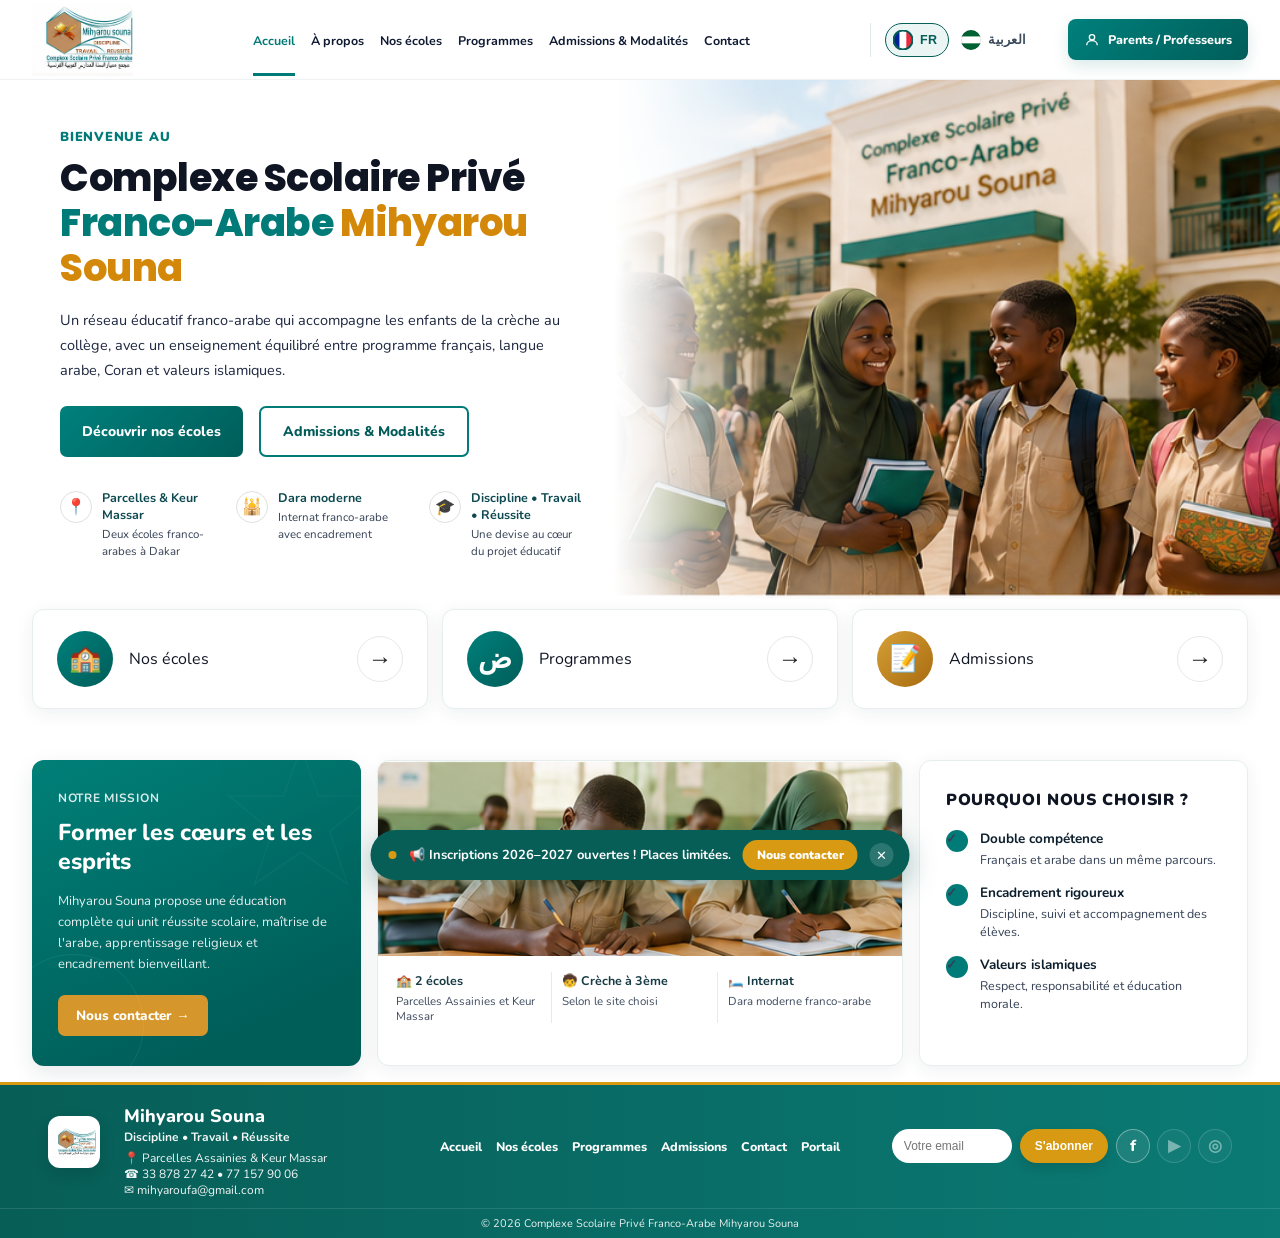
==== commit 8ba3f289: "Add files via upload" ====
--- a/index.html
+++ b/index.html
@@ -372,18 +372,18 @@
 <style>
 .ms-footer{width:100%;background:linear-gradient(90deg,#075e57,#0b7a74);border-top:3px solid #d79a12;color:#fff;font-family:inherit}
 .ms-footer *{box-sizing:border-box}
-.ms-footer-wrap{max-width:1400px;margin:auto;padding:10px 48px;display:grid;grid-template-columns:minmax(330px,1fr) auto minmax(330px,1fr);align-items:center;gap:24px}
+.ms-footer-wrap{max-width:1400px;margin:auto;padding:10px 48px;display:grid;grid-template-columns:minmax(260px,1fr) auto minmax(260px,1fr);align-items:center;gap:16px}
 .ms-footer-brand{display:flex;align-items:center;gap:12px;justify-self:start;padding-left:0;margin-left:0}
 .ms-footer-logo{width:52px;height:52px;border-radius:12px;background:#fff;object-fit:contain;padding:4px;box-shadow:0 6px 16px rgba(0,0,0,.12)}
 .ms-footer-title{font-size:18px;line-height:1;font-weight:800;margin-bottom:4px}
 .ms-footer-slogan{font-size:12px;font-weight:700;margin-bottom:5px;opacity:.95}
 .ms-footer-contact{font-size:12px;line-height:1.35;opacity:.95}
-.ms-footer-nav{display:flex;align-items:center;justify-content:center;gap:18px;white-space:nowrap}
-.ms-footer-nav a{color:#fff;text-decoration:none;font-size:13px;font-weight:800;transition:.2s}
+.ms-footer-nav{display:flex;align-items:center;justify-content:center;gap:14px;white-space:nowrap}
+.ms-footer-nav a{color:#fff;text-decoration:none;font-size:12.5px;font-weight:800;transition:.2s}
 .ms-footer-nav a:hover{color:#f0b22c}
-.ms-footer-right{justify-self:end;display:flex;align-items:center;gap:10px;flex-wrap:nowrap}
+.ms-footer-right{justify-self:end;display:flex;align-items:center;gap:8px;flex-wrap:nowrap}
 .ms-footer-newsletter{display:flex;align-items:center;gap:8px}
-.ms-footer-newsletter input{height:34px;width:145px;border:0;border-radius:999px;padding:0 14px;font-size:12px;outline:none}
+.ms-footer-newsletter input{height:34px;width:120px;border:0;border-radius:999px;padding:0 12px;font-size:12px;outline:none}
 .ms-footer-newsletter button{height:34px;border:0;border-radius:999px;padding:0 15px;background:#d79a12;color:#fff;font-size:12px;font-weight:800;cursor:pointer;box-shadow:0 5px 12px rgba(0,0,0,.12)}
 .ms-footer-socials{display:flex;align-items:center;gap:7px}
 .ms-footer-socials a{position:relative;width:34px;height:34px;border-radius:50%;display:inline-flex;align-items:center;justify-content:center;color:#fff;text-decoration:none;border:1px solid rgba(255,255,255,.35);background:rgba(255,255,255,.08);font-weight:800;transition:.2s}
